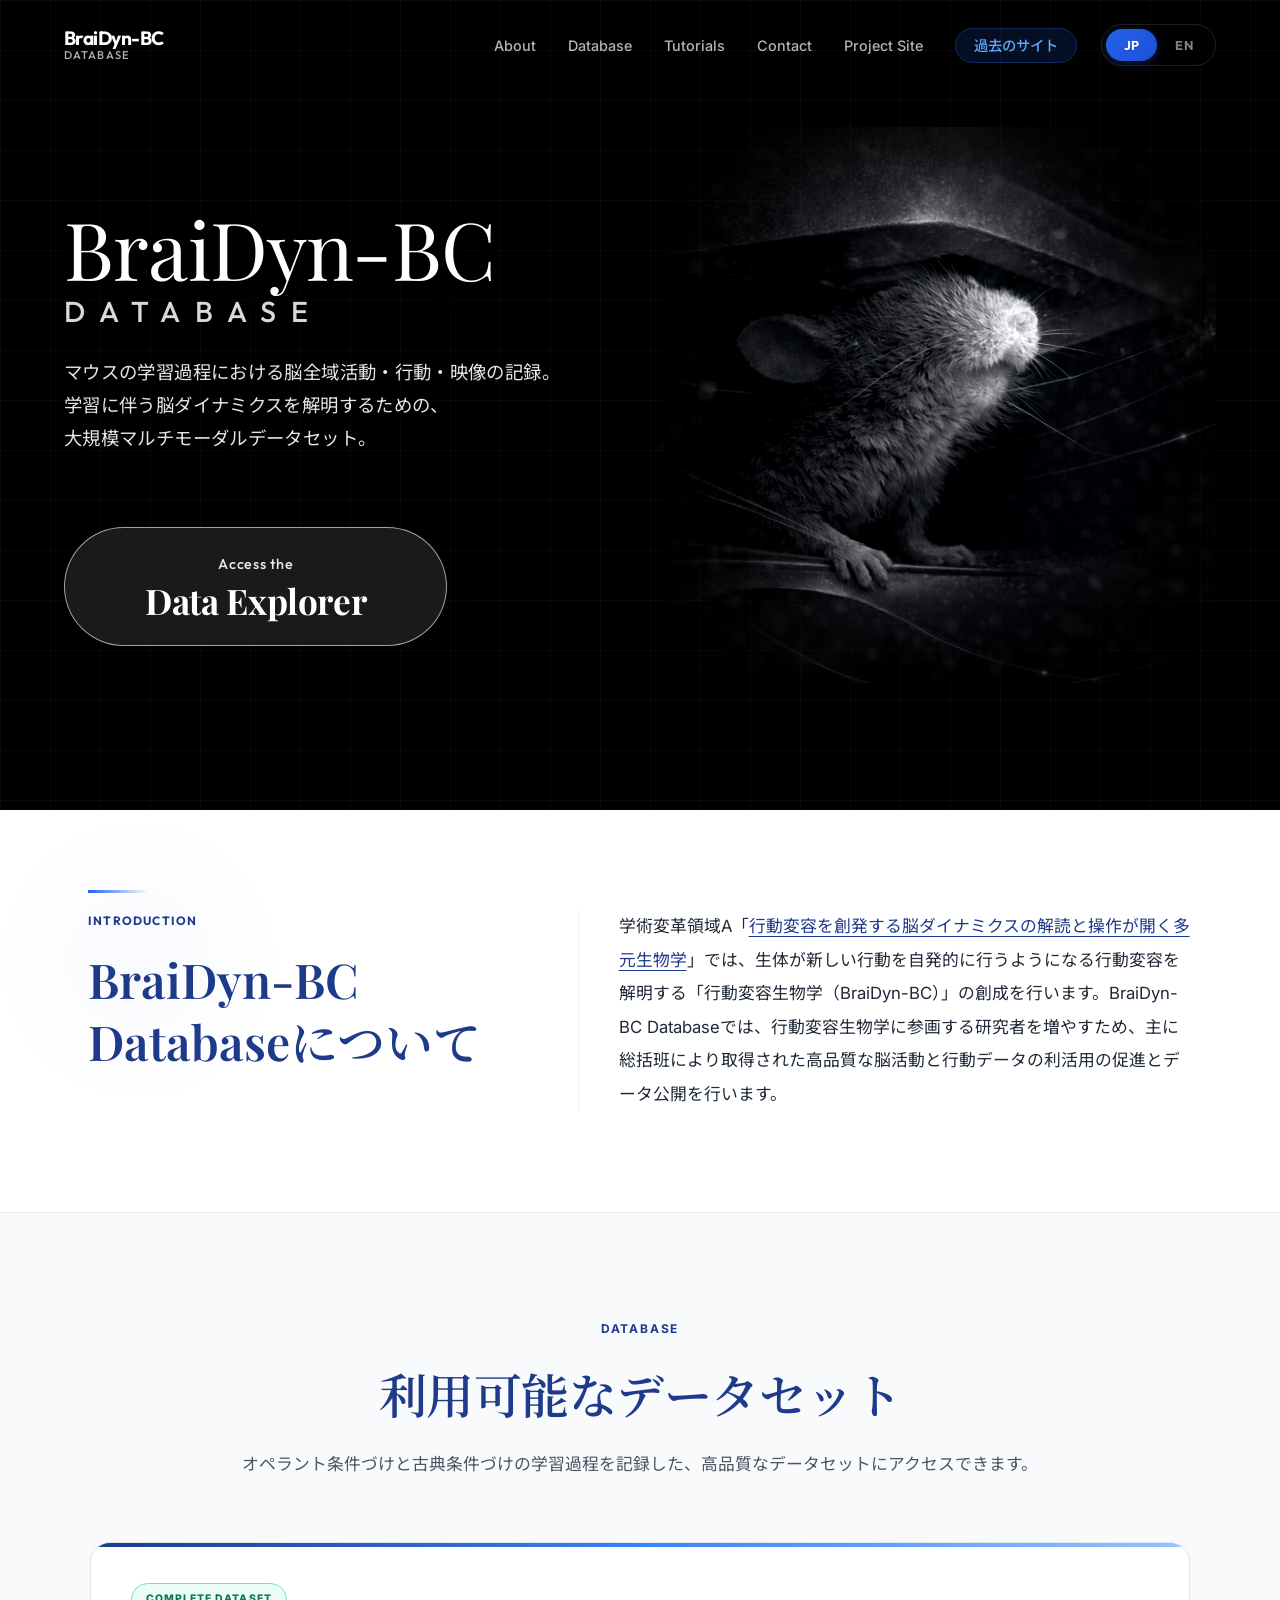
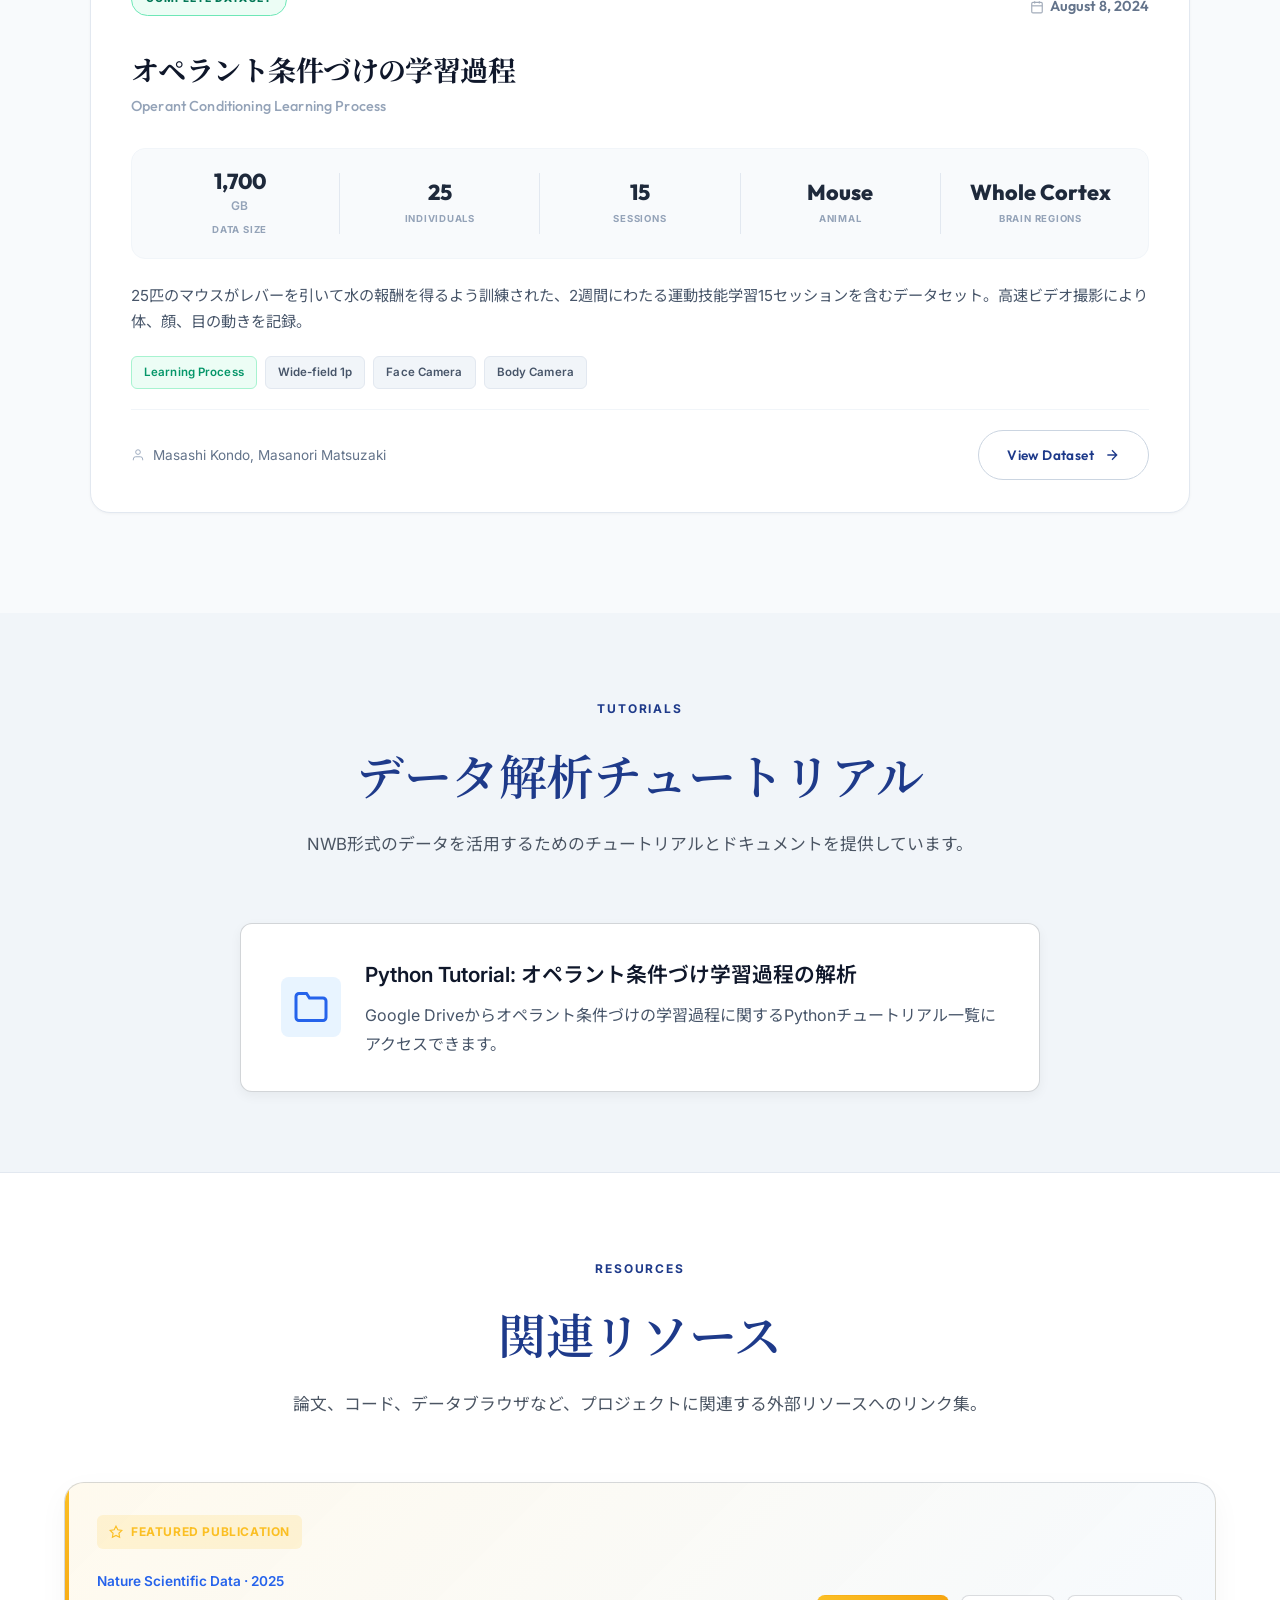
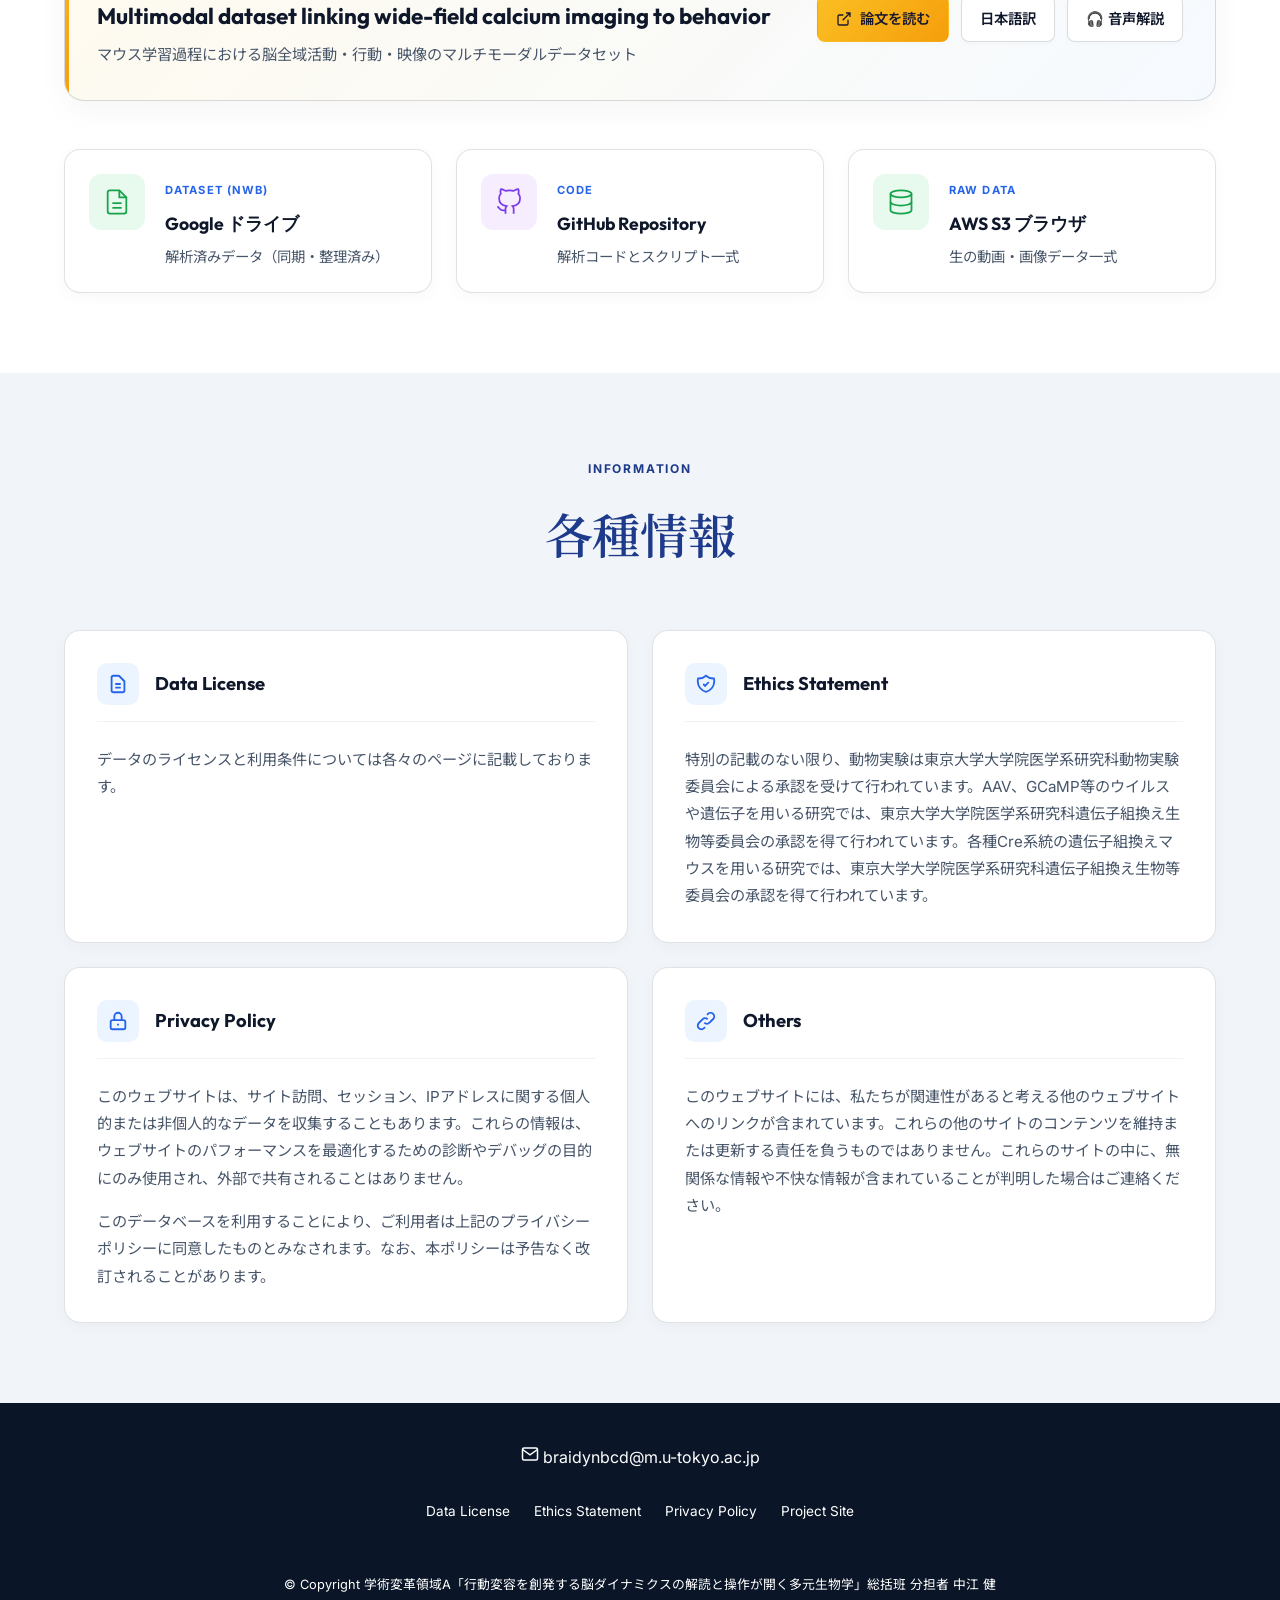
==== index.html @ 19376bc6 "変更" ====
<!DOCTYPE html>
<html lang="ja">

<head>
    <meta charset="UTF-8">
    <meta name="viewport" content="width=device-width, initial-scale=1.0">
    <title>BraiDyn-BC Database</title>
    <meta name="description"
        content="Brain-wide neural activity, behavior, and video recorded during learning in mice. A large-scale multimodal dataset for studying learning-related brain dynamics.">

    <!-- Fonts -->
    <link rel="preconnect" href="https://fonts.googleapis.com">
    <link rel="preconnect" href="https://fonts.gstatic.com" crossorigin>
    <link
        href="https://fonts.googleapis.com/css2?family=Inter:wght@400;500;600;700&family=Noto+Sans+JP:wght@400;500;600;700&family=Noto+Serif+JP:wght@300;400;500;600;700&family=Outfit:wght@400;500;600;700&family=Playfair+Display:ital,wght@0,400;0,600;0,700;1,400&display=swap"
        rel="stylesheet">

    <!-- Styles -->
    <link rel="stylesheet" href="styles.css">

</head>

<body>
    <!-- Navigation -->
    <nav class="navbar" id="navbar">
        <div class="container">
            <a href="index.html" class="logo">

                <div class="logo-text">
                    <span class="logo-main">BraiDyn-BC</span>
                    <span class="logo-sub">Database</span>
                </div>
            </a>

            <ul class="nav-links">
                <li><a href="#about">About</a></li>
                <li><a href="#database">Database</a></li>
                <li><a href="#tutorials">Tutorials</a></li>
                <li><a href="#contact">Contact</a></li>
                <li><a href="https://braidyn-bc.jp/" target="_blank">Project Site</a></li>
                <li><a href="https://boatneck-weeder-7b7.notion.site/BraiDyn-BC-Database-1e972fb17ad1470b911aa108fb8c0713"
                        class="nav-cta" target="_blank" data-i18n="nav.archive">過去のサイト</a></li>
            </ul>

            <!-- Language Toggle -->
            <div class="lang-toggle" id="lang-toggle">
                <button class="lang-btn active" data-lang="ja">JP</button>
                <button class="lang-btn" data-lang="en">EN</button>
            </div>

            <div class="nav-toggle" id="nav-toggle">
                <span></span>
                <span></span>
                <span></span>
            </div>
        </div>
    </nav>

    <!-- Hero Section -->
    <section class="hero">
        <div class="hero-bg-visual"></div>
        <div class="hero-bg-overlay"></div>
        <div class="hero-mesh"></div>
        <div class="container hero-container">
            <div class="hero-split">
                <div class="hero-content">
                    <h1>
                        <span class="title-main">BraiDyn-BC</span>
                        <span class="title-sub">Database</span>
                    </h1>

                    <p class="hero-subtitle" data-i18n="hero.subtitle">
                        マウスの学習過程における脳全域活動・行動・映像の<span style="display: inline-block;">記録。</span><br>
                        学習に伴う脳ダイナミクスを解明するための、<br>大規模マルチモーダルデータセット。
                    </p>

                    <div class="hero-actions">
                        <a href="#database" class="btn btn-pill-premium">
                            <span class="btn-top-label" data-i18n="hero.btn_top">Access the</span>
                            <span class="btn-main-label">Data Explorer</span>
                        </a>
                    </div>
                </div>

                <div class="hero-image-v2">
                    <img src="images/hero_mouse_neural_v2-2.png" alt="Premium Mouse Visualization">
                </div>
            </div>
        </div>
    </section>


    <!-- About Section -->
    <section class="section about" id="about">
        <div class="container">
            <div class="about-simple-wrapper">
                <div class="about-simple-header">
                    <span class="section-label-simple">Introduction</span>
                    <h2 data-i18n="about.title">BraiDyn-BC Databaseについて</h2>
                </div>
                <div class="about-simple-text">
                    <p data-i18n="about.text1">
                        学術変革領域A「<a href="https://braidyn-bc.jp/"
                            target="_blank">行動変容を創発する脳ダイナミクスの解読と操作が開く多元生物学</a>」では、生体が新しい行動を自発的に行うようになる行動変容を解明する「行動変容生物学（BraiDyn-BC）」の創成を行います。BraiDyn-BC
                        Databaseでは、行動変容生物学に参画する研究者を増やすため、主に総括班により取得された高品質な脳活動と行動データの利活用の促進とデータ公開を行います。
                    </p>

                </div>
            </div>
        </div>
    </section>

    <!-- Database Section -->
    <section class="section database" id="database">
        <div class="container">
            <div class="section-header center">
                <div class="section-label">
                    <span>Database</span>
                </div>
                <h2 data-i18n="database.title">利用可能なデータセット</h2>
                <p data-i18n="database.desc">
                    オペラント条件づけと古典条件づけの学習過程を記録した、高品質なデータセットにアクセスできます。
                </p>

            </div>

            <div class="database-grid">
                <!-- Featured Dataset Card -->
                <a href="pages/operant-conditioning-process.html" class="featured-dataset-card">
                    <div class="featured-accent-bar"></div>
                    <div class="featured-content">
                        <div class="featured-top">
                            <div class="featured-badge-row">
                                <span class="complete-badge">Complete Dataset</span>
                                <span class="featured-date">
                                    <svg width="14" height="14" viewBox="0 0 24 24" fill="none" stroke="currentColor"
                                        stroke-width="2">
                                        <rect x="3" y="4" width="18" height="18" rx="2" ry="2" />
                                        <line x1="16" y1="2" x2="16" y2="6" />
                                        <line x1="8" y1="2" x2="8" y2="6" />
                                        <line x1="3" y1="10" x2="21" y2="10" />
                                    </svg>
                                    August 8, 2024
                                </span>
                            </div>
                            <h3 class="featured-title" data-i18n="card1.title">オペラント条件づけの学習過程</h3>
                            <p class="featured-subtitle">Operant Conditioning Learning Process</p>
                        </div>

                        <!-- Stats Row -->
                        <div class="featured-stats-row">
                            <div class="fstat-item">
                                <span class="fstat-number">1,700</span>
                                <span class="fstat-unit">GB</span>
                                <span class="fstat-name">Data Size</span>
                            </div>
                            <div class="fstat-divider"></div>
                            <div class="fstat-item">
                                <span class="fstat-number">25</span>
                                <span class="fstat-unit"></span>
                                <span class="fstat-name">Individuals</span>
                            </div>
                            <div class="fstat-divider"></div>
                            <div class="fstat-item">
                                <span class="fstat-number">15</span>
                                <span class="fstat-unit"></span>
                                <span class="fstat-name">Sessions</span>
                            </div>
                            <div class="fstat-divider"></div>
                            <div class="fstat-item">
                                <span class="fstat-number">Mouse</span>
                                <span class="fstat-unit"></span>
                                <span class="fstat-name">Animal</span>
                            </div>
                            <div class="fstat-divider"></div>
                            <div class="fstat-item">
                                <span class="fstat-number">Whole Cortex</span>
                                <span class="fstat-unit"></span>
                                <span class="fstat-name">Brain Regions</span>
                            </div>
                        </div>

                        <p class="featured-desc" data-i18n="card1.desc">
                            25匹のマウスがレバーを引いて水の報酬を得るよう訓練された、2週間にわたる運動技能学習15セッションを含むデータセット。高速ビデオ撮影により体、顔、目の動きを記録。
                        </p>

                        <div class="featured-bottom">
                            <div class="featured-tags">
                                <span class="ftag ftag-green">Learning Process</span>
                                <span class="ftag">Wide-field 1p</span>
                                <span class="ftag">Face Camera</span>
                                <span class="ftag">Body Camera</span>
                            </div>
                            <div class="featured-footer">
                                <div class="featured-authors">
                                    <svg width="14" height="14" viewBox="0 0 24 24" fill="none" stroke="currentColor"
                                        stroke-width="1.5">
                                        <path d="M20 21v-2a4 4 0 0 0-4-4H8a4 4 0 0 0-4 4v2" />
                                        <circle cx="12" cy="7" r="4" />
                                    </svg>
                                    <span>Masashi Kondo, Masanori Matsuzaki</span>
                                </div>
                                <div class="featured-cta">
                                    <span>View Dataset</span>
                                    <svg width="16" height="16" viewBox="0 0 24 24" fill="none" stroke="currentColor"
                                        stroke-width="2">
                                        <path d="M5 12h14M12 5l7 7-7 7" />
                                    </svg>
                                </div>
                            </div>
                        </div>
                    </div>
                </a>

                <!-- Data Card 2 -->
                <a href="pages/classical-conditioning-complete.html" class="data-card"
                    style="display: none !important;">
                    <div class="data-card-header">
                        <span class="complete-badge">Complete</span>
                        <h3 data-i18n="card2.title">古典条件づけの学習過程</h3>
                        <p>Classical Conditioning Learning Process</p>
                    </div>
                    <div class="data-card-body">
                        <p style="margin-bottom: var(--space-md); font-size: 0.9rem;" data-i18n="card2.desc">
                            音弁別（6kHz vs 10kHz）と水報酬を用いた古典条件づけの完全な縦断的データセット。
                        </p>
                        <div class="data-meta">
                            <div class="meta-item">
                                <span class="meta-label">Data Size</span>
                                <span class="meta-value">612 GB</span>
                            </div>
                            <div class="meta-item">
                                <span class="meta-label">Individuals</span>
                                <span class="meta-value">2</span>
                            </div>
                            <div class="meta-item">
                                <span class="meta-label">Sessions</span>
                                <span class="meta-value">34</span>
                            </div>
                            <div class="meta-item">
                                <span class="meta-label">Animal</span>
                                <span class="meta-value">Mouse</span>
                            </div>
                        </div>
                    </div>
                    <div class="data-card-footer">
                        <div class="data-tags">
                            <span class="tag">Wide-field 1p</span>
                            <span class="tag">Face Camera</span>
                        </div>
                        <div class="data-card-action" aria-label="View details">
                            <svg width="16" height="16" viewBox="0 0 24 24" fill="none" stroke="currentColor"
                                stroke-width="2">
                                <path d="M5 12h14M12 5l7 7-7 7" />
                            </svg>
                        </div>
                    </div>
                </a>

                <!-- Data Card 3 -->
                <a href="pages/classical-conditioning-sample.html" class="data-card" style="display: none !important;">
                    <div class="data-card-header">
                        <span class="sample-badge">Sample</span>
                        <h3 data-i18n="card3.title">古典条件づけの学習過程</h3>
                        <p>Classical Conditioning Sample</p>
                    </div>
                    <div class="data-card-body">
                        <p style="margin-bottom: var(--space-md); font-size: 0.9rem;" data-i18n="card3.desc">
                            古典条件づけ実験のサンプルデータセット。データ構造の確認やパイプライン開発に最適です。
                        </p>
                        <div class="data-meta">
                            <div class="meta-item">
                                <span class="meta-label">Data Size</span>
                                <span class="meta-value">18 GB</span>
                            </div>
                            <div class="meta-item">
                                <span class="meta-label">Individuals</span>
                                <span class="meta-value">1</span>
                            </div>
                            <div class="meta-item">
                                <span class="meta-label">Sessions</span>
                                <span class="meta-value">1</span>
                            </div>
                            <div class="meta-item">
                                <span class="meta-label">Animal</span>
                                <span class="meta-value">Mouse</span>
                            </div>
                        </div>
                    </div>
                    <div class="data-card-footer">
                        <div class="data-tags">
                            <span class="tag">Wide-field 1p</span>
                            <span class="tag">Body Camera</span>
                        </div>
                        <div class="data-card-action" aria-label="View details">
                            <svg width="16" height="16" viewBox="0 0 24 24" fill="none" stroke="currentColor"
                                stroke-width="2">
                                <path d="M5 12h14M12 5l7 7-7 7" />
                            </svg>
                        </div>
                    </div>
                </a>

                <!-- Data Card 4 -->
                <a href="pages/motor-learning-sample.html" class="data-card" style="display: none !important;">
                    <div class="data-card-header">
                        <span class="sample-badge">Sample</span>
                        <h3 data-i18n="card4.title">レバー引き運動の学習</h3>
                        <p>Motor Learning Sample</p>
                    </div>
                    <div class="data-card-body">
                        <p style="margin-bottom: var(--space-md); font-size: 0.9rem;" data-i18n="card4.desc">
                            運動課題（レバー引き）における広域1光子およびM1の2光子イメージングのサンプルデータ。
                        </p>
                        <div class="data-meta">
                            <div class="meta-item">
                                <span class="meta-label">Data Size</span>
                                <span class="meta-value">Sample</span>
                            </div>
                            <div class="meta-item">
                                <span class="meta-label">Individuals</span>
                                <span class="meta-value">1</span>
                            </div>
                            <div class="meta-item">
                                <span class="meta-label">Sessions</span>
                                <span class="meta-value">1 (1p/2p)</span>
                            </div>
                            <div class="meta-item">
                                <span class="meta-label">Animal</span>
                                <span class="meta-value">Mouse</span>
                            </div>
                        </div>
                    </div>
                    <div class="data-card-footer">
                        <div class="data-tags">
                            <span class="tag">Wide-field 1p</span>
                            <span class="tag">2-Photon</span>
                        </div>
                        <div class="data-card-action" aria-label="View details">
                            <svg width="16" height="16" viewBox="0 0 24 24" fill="none" stroke="currentColor"
                                stroke-width="2">
                                <path d="M5 12h14M12 5l7 7-7 7" />
                            </svg>
                        </div>
                    </div>
                </a>
            </div>
        </div>
    </section>

    <!-- Tutorials Section -->
    <section class="section tutorials" id="tutorials">
        <div class="container">
            <div class="section-header center">
                <div class="section-label">
                    <span>Tutorials</span>
                </div>
                <h2 data-i18n="tutorials.title">データ解析チュートリアル</h2>
                <p data-i18n="tutorials.desc">
                    NWB形式のデータを活用するためのチュートリアルとドキュメントを提供しています。
                </p>
            </div>

            <div class="tutorial-content" style="display: flex; justify-content: center; align-items: center;">
                <div class="tutorial-list" style="max-width: 800px; width: 100%;">
                    <a href="https://drive.google.com/drive/folders/1nf2_1snzNbYD71VT1sMRoWhpkwzBbI7z"
                        class="tutorial-item" target="_blank"
                        style="padding: 2rem 2.5rem; display: flex; align-items: center; gap: 1.5rem;">
                        <div class="tutorial-icon"
                            style="width: 60px; height: 60px; min-width: 60px; display: flex; align-items: center; justify-content: center;">
                            <svg viewBox="0 0 24 24" fill="none" stroke="currentColor" stroke-width="2"
                                style="width: 36px; height: 36px;">
                                <path d="M22 19a2 2 0 0 1-2 2H4a2 2 0 0 1-2-2V5a2 2 0 0 1 2-2h5l2 3h9a2 2 0 0 1 2 2z" />
                            </svg>
                        </div>
                        <div class="tutorial-info">
                            <h4 data-i18n="tutorial2.title" style="font-size: 1.3rem; margin-bottom: 0.5rem;">Python
                                Tutorial: オペラント条件づけ学習過程の解析</h4>
                            <p data-i18n="tutorial2.desc" style="font-size: 1rem;">Google
                                Driveからオペラント条件づけの学習過程に関するPythonチュートリアル一覧にアクセスできます。</p>
                        </div>
                    </a>
                </div>
            </div>
        </div>
    </section>

    <!-- Resources Section -->
    <section class="section resources" id="resources">
        <div class="container">
            <div class="section-header center">
                <div class="section-label">
                    <span>Resources</span>
                </div>
                <h2 data-i18n="resources.title">関連リソース</h2>
                <p data-i18n="resources.desc">
                    論文、コード、データブラウザなど、プロジェクトに関連する外部リソースへのリンク集。
                </p>
            </div>

            <!-- Featured Publication -->
            <div class="featured-publication">
                <div class="featured-pub-badge">
                    <svg width="16" height="16" viewBox="0 0 24 24" fill="none" stroke="currentColor" stroke-width="2">
                        <path
                            d="M12 2l3.09 6.26L22 9.27l-5 4.87 1.18 6.88L12 17.77l-6.18 3.25L7 14.14 2 9.27l6.91-1.01L12 2z" />
                    </svg>
                    Featured Publication
                </div>
                <div class="featured-pub-content">
                    <div class="featured-pub-info">
                        <span class="featured-pub-journal">Nature Scientific Data · 2025</span>
                        <h3>Multimodal dataset linking wide-field calcium imaging to behavior</h3>
                        <p data-i18n="resource.paper_desc">マウス学習過程における脳全域活動・行動・映像のマルチモーダルデータセット</p>
                    </div>
                    <div class="featured-pub-actions">
                        <a href="https://www.nature.com/articles/s41597-025-05482-y" target="_blank"
                            class="featured-pub-btn primary">
                            <svg viewBox="0 0 24 24" fill="none" stroke="currentColor" stroke-width="2">
                                <path d="M18 13v6a2 2 0 01-2 2H5a2 2 0 01-2-2V8a2 2 0 012-2h6M15 3h6v6M10 14L21 3" />
                            </svg>
                            <span data-i18n="resource.paper_btn">論文を読む</span>
                        </a>
                        <a href="https://www.dropbox.com/scl/fi/pupnq61g16bq5wdza3cwp/s41597-025-05482-y-1-ja.pdf?rlkey=hv69auydi9mu0ig1dhd3ionia&dl=0"
                            target="_blank" class="featured-pub-btn" data-i18n="resource.paper_ja">
                            日本語訳
                        </a>
                        <a href="https://notebooklm.google.com/notebook/2edaf703-dc92-4f2b-a945-4e3a115719f8?pli=1"
                            target="_blank" class="featured-pub-btn" data-i18n="resource.paper_audio">
                            🎧 音声解説
                        </a>
                    </div>
                </div>
            </div>

            <div class="resources-grid">
                <!-- Google Drive (NWB) -->
                <a href="https://drive.google.com/drive/folders/1yiu-4C3_54SENCy-OLp-E9VgGUgeh8Hd" target="_blank"
                    class="resource-item">
                    <div class="resource-icon data">
                        <svg viewBox="0 0 24 24" fill="none" stroke="currentColor" stroke-width="1.5">
                            <path d="M14 2H6a2 2 0 0 0-2 2v16a2 2 0 0 0 2 2h12a2 2 0 0 0 2-2V8z" />
                            <polyline points="14 2 14 8 20 8" />
                            <line x1="16" y1="13" x2="8" y2="13" />
                            <line x1="16" y1="17" x2="8" y2="17" />
                        </svg>
                    </div>
                    <div class="resource-details">
                        <span class="resource-category">Dataset (NWB)</span>
                        <h4 data-i18n="resource.gdrive">Google ドライブ</h4>
                        <p data-i18n="resource.gdrive_desc">解析済みデータ（同期・整理済み）</p>
                    </div>
                </a>

                <!-- GitHub -->
                <a href="https://github.com/BraiDyn-BC" target="_blank" class="resource-item">
                    <div class="resource-icon code">
                        <svg viewBox="0 0 24 24" fill="none" stroke="currentColor" stroke-width="1.5">
                            <path
                                d="M9 19c-5 1.5-5-2.5-7-3m14 6v-3.87a3.37 3.37 0 0 0-.94-2.61c3.14-.35 6.44-1.54 6.44-7A5.44 5.44 0 0 0 20 4.77 5.07 5.07 0 0 0 19.91 1S18.73.65 16 2.48a13.38 13.38 0 0 0-7 0C6.27.65 5.09 1 5.09 1A5.07 5.07 0 0 0 5 4.77a5.44 5.44 0 0 0-1.5 3.78c0 5.42 3.3 6.61 6.44 7A3.37 3.37 0 0 0 9 18.13V22" />
                        </svg>
                    </div>
                    <div class="resource-details">
                        <span class="resource-category">Code</span>
                        <h4>GitHub Repository</h4>
                        <p data-i18n="resource.github_desc">解析コードとスクリプト一式</p>
                    </div>
                </a>

                <!-- AWS Browser (Raw) -->
                <a href="https://braidyn-bc-buckets.s3.amazonaws.com/index.html" target="_blank" class="resource-item">
                    <div class="resource-icon data">
                        <svg viewBox="0 0 24 24" fill="none" stroke="currentColor" stroke-width="1.5">
                            <ellipse cx="12" cy="5" rx="9" ry="3" />
                            <path d="M21 12c0 1.66-4 3-9 3s-9-1.34-9-3" />
                            <path d="M3 5v14c0 1.66 4 3 9 3s9-1.34 9-3V5" />
                        </svg>
                    </div>
                    <div class="resource-details">
                        <span class="resource-category">Raw Data</span>
                        <h4 data-i18n="resource.aws">AWS S3 ブラウザ</h4>
                        <p data-i18n="resource.aws_desc">生の動画・画像データ一式</p>
                    </div>
                </a>


            </div>
        </div>
    </section>

    <!-- Information Section -->
    <section class="section info" id="info">
        <div class="container">
            <div class="section-header center">
                <div class="section-label">
                    <span>Information</span>
                </div>
                <h2 data-i18n="info.title">各種情報</h2>
            </div>

            <div class="info-grid">


                <!-- Data License -->
                <div class="info-card" id="license">
                    <div class="info-card-header">
                        <div class="info-icon">
                            <svg viewBox="0 0 24 24" fill="none" stroke="currentColor" stroke-width="2">
                                <path
                                    d="M9 12h6m-6 4h6m2 5H7a2 2 0 01-2-2V5a2 2 0 012-2h5.586a1 1 0 01.707.293l5.414 5.414a1 1 0 01.293.707V19a2 2 0 01-2 2z" />
                            </svg>
                        </div>
                        <h3>Data License</h3>
                    </div>
                    <p data-i18n="license.desc">データのライセンスと利用条件については各々のページに記載しております。</p>
                </div>

                <!-- Ethics Statement -->
                <div class="info-card" id="ethics">
                    <div class="info-card-header">
                        <div class="info-icon">
                            <svg viewBox="0 0 24 24" fill="none" stroke="currentColor" stroke-width="2">
                                <path
                                    d="M9 12l2 2 4-4m5.618-4.016A11.955 11.955 0 0112 2.944a11.955 11.955 0 01-8.618 3.04A12.02 12.02 0 003 9c0 5.591 3.824 10.29 9 11.622 5.176-1.332 9-6.03 9-11.622 0-1.042-.133-2.052-.382-3.016z" />
                            </svg>
                        </div>
                        <h3>Ethics Statement</h3>
                    </div>
                    <p data-i18n="ethics.desc">
                        特別の記載のない限り、動物実験は東京大学大学院医学系研究科動物実験委員会による承認を受けて行われています。AAV、GCaMP等のウイルスや遺伝子を用いる研究では、東京大学大学院医学系研究科遺伝子組換え生物等委員会の承認を得て行われています。各種Cre系統の遺伝子組換えマウスを用いる研究では、東京大学大学院医学系研究科遺伝子組換え生物等委員会の承認を得て行われています。
                    </p>
                </div>

                <!-- Privacy Policy -->
                <div class="info-card" id="privacy">
                    <div class="info-card-header">
                        <div class="info-icon">
                            <svg viewBox="0 0 24 24" fill="none" stroke="currentColor" stroke-width="2">
                                <path
                                    d="M12 15v2m-6 4h12a2 2 0 002-2v-6a2 2 0 00-2-2H6a2 2 0 00-2 2v6a2 2 0 002 2zm10-10V7a4 4 0 00-8 0v4h8z" />
                            </svg>
                        </div>
                        <h3>Privacy Policy</h3>
                    </div>
                    <p data-i18n="privacy.desc1">
                        このウェブサイトは、サイト訪問、セッション、IPアドレスに関する個人的または非個人的なデータを収集することもあります。これらの情報は、ウェブサイトのパフォーマンスを最適化するための診断やデバッグの目的にのみ使用され、外部で共有されることはありません。
                    </p>
                    <p data-i18n="privacy.desc2">
                        このデータベースを利用することにより、ご利用者は上記のプライバシーポリシーに同意したものとみなされます。なお、本ポリシーは予告なく改訂されることがあります。</p>
                </div>

                <!-- Others -->
                <div class="info-card" id="others">
                    <div class="info-card-header">
                        <div class="info-icon">
                            <svg viewBox="0 0 24 24" fill="none" stroke="currentColor" stroke-width="2">
                                <path
                                    d="M13.828 10.172a4 4 0 00-5.656 0l-4 4a4 4 0 105.656 5.656l1.102-1.101m-.758-4.899a4 4 0 005.656 0l4-4a4 4 0 00-5.656-5.656l-1.1 1.1" />
                            </svg>
                        </div>
                        <h3>Others</h3>
                    </div>
                    <p data-i18n="others.desc">
                        このウェブサイトには、私たちが関連性があると考える他のウェブサイトへのリンクが含まれています。これらの他のサイトのコンテンツを維持または更新する責任を負うものではありません。これらのサイトの中に、無関係な情報や不快な情報が含まれていることが判明した場合はご連絡ください。
                    </p>
                </div>
            </div>
        </div>
    </section>

    <!-- Footer -->
    <footer class="footer" id="contact">
        <div class="container">
            <div class="footer-content">
                <div class="footer-contact">
                    <a href="mailto:braidynbcd@m.u-tokyo.ac.jp" class="footer-email">
                        <svg width="18" height="18" viewBox="0 0 24 24" fill="none" stroke="currentColor"
                            stroke-width="2">
                            <path d="M4 4h16c1.1 0 2 .9 2 2v12c0 1.1-.9 2-2 2H4c-1.1 0-2-.9-2-2V6c0-1.1.9-2 2-2z" />
                            <polyline points="22,6 12,13 2,6" />
                        </svg>
                        braidynbcd@m.u-tokyo.ac.jp
                    </a>
                </div>
                <ul class="footer-links">
                    <li><a href="#license">Data License</a></li>
                    <li><a href="#ethics">Ethics Statement</a></li>
                    <li><a href="#privacy">Privacy Policy</a></li>
                    <li><a href="https://braidyn-bc.jp/" target="_blank">Project Site</a></li>
                </ul>
                <p class="copyright" data-i18n="footer.copyright">
                    © Copyright 学術変革領域A「行動変容を創発する脳ダイナミクスの解読と操作が開く多元生物学」総括班 分担者 中江 健
                </p>
            </div>
        </div>
    </footer>

    <!-- JavaScript -->
    <script src="i18n.js"></script>
    <script>
        // Navbar scroll effect
        const navbar = document.getElementById('navbar');
        window.addEventListener('scroll', () => {
            if (window.scrollY > 50) {
                navbar.classList.add('scrolled');
            } else {
                navbar.classList.remove('scrolled');
            }
        });

        // Smooth scroll for anchor links
        document.querySelectorAll('a[href^="#"]').forEach(anchor => {
            anchor.addEventListener('click', function (e) {
                e.preventDefault();
                const target = document.querySelector(this.getAttribute('href'));
                if (target) {
                    target.scrollIntoView({
                        behavior: 'smooth',
                        block: 'start'
                    });
                }
            });
        });

        // Mobile menu toggle
        const navToggle = document.getElementById('nav-toggle');
        const navLinks = document.querySelector('.nav-links');
        if (navToggle && navLinks) {
            navToggle.addEventListener('click', () => {
                navLinks.classList.toggle('active');
                navToggle.classList.toggle('active');
            });

            // Close menu when clicking a link
            navLinks.querySelectorAll('a').forEach(link => {
                link.addEventListener('click', () => {
                    navLinks.classList.remove('active');
                    navToggle.classList.remove('active');
                });
            });
        }

        // Scroll Reveal Animation Observer
        const revealCallback = (entries, observer) => {
            entries.forEach(entry => {
                if (entry.isIntersecting) {
                    entry.target.classList.add('reveal');
                }
            });
        };

        const revealObserver = new IntersectionObserver(revealCallback, {
            threshold: 0.1
        });

        document.querySelectorAll('.section, .updates').forEach(section => {
            revealObserver.observe(section);
        });
    </script>
    <script src="i18n.js"></script>
</body>

</html>
---- styles.css ----
:root {
  --color-bg: #0a1628;
  --color-bg-light: #0f1f35;
  --color-card: #ffffff;
  --color-text: #ffffff;
  --color-text-dark: #0f172a;
  --color-text-muted-dark: #475569;
  --color-border-dark: rgba(15, 23, 42, 0.15);
  --color-accent: #2563eb;
  --color-accent-glow: rgba(37, 99, 235, 0.1);
  --color-secondary: #00d2ff;
  --font-main: 'Inter', 'Noto Sans Jp', sans-serif;
  --font-display: 'Outfit', sans-serif;
  --font-serif: 'Playfair Display', 'Noto Serif JP', serif;
  --space-sm: 0.5rem;
  --space-md: 1.5rem;
  --space-lg: 2.5rem;
  --space-xl: 4rem;
  /* New Animation Variables */
  --anim-reveal: revealUp 0.8s cubic-bezier(0.16, 1, 0.3, 1) forwards;
}

@keyframes revealUp {
  from {
    opacity: 0;
    transform: translateY(30px);
  }

  to {
    opacity: 1;
    transform: translateY(0);
  }
}

@keyframes float {

  0%,
  100% {
    transform: translateY(0);
  }

  50% {
    transform: translateY(-10px);
  }
}

/* ---------- Reset ---------- */
* {
  margin: 0;
  padding: 0;
  box-sizing: border-box;
}

html {
  scroll-behavior: smooth;
  overflow-x: hidden;
}

body {
  font-family: var(--font-main);
  background: var(--color-bg);
  color: var(--color-text);
  line-height: 1.8;
  -webkit-font-smoothing: antialiased;
  -moz-osx-font-smoothing: grayscale;
  overflow-x: hidden;
}

a {
  color: inherit;
  text-decoration: none;
}

/* ---------- Layout ---------- */
.container {
  max-width: 1200px;
  margin: 0 auto;
  padding: 0 24px;
}

.section,
.updates {
  padding: 80px 0;
  opacity: 0;
  transform: translateY(30px);
  transition: all 0.8s cubic-bezier(0.16, 1, 0.3, 1);
}

.section.reveal,
.updates.reveal {
  opacity: 1;
  transform: translateY(0);
}

/* ---------- Navigation ---------- */
.navbar {
  position: fixed;
  top: 0;
  left: 0;
  right: 0;
  z-index: 1000;
  padding: 24px 0;
  background: transparent;
  transition: all 0.4s cubic-bezier(0.16, 1, 0.3, 1);
  border-bottom: 1px solid transparent;
}

.navbar.scrolled {
  padding: 12px 0;
  background: rgba(10, 22, 40, 0.85);
  backdrop-filter: blur(20px);
  border-bottom: 1px solid var(--color-border);
}

.navbar .container {
  display: flex;
  align-items: center;
  gap: 24px;
  /* Reduced gap to bring menu closer to logo */
}

.logo {
  display: flex;
  align-items: center;
  font-family: var(--font-display);
  font-weight: 800;
  font-size: 1.6rem;
  letter-spacing: -0.02em;
  color: #ffffff;
  transition: opacity 0.3s ease;
  margin-right: 8px;
}

.logo:hover {
  opacity: 0.8;
}

.logo-text {
  display: flex;
  flex-direction: column;
  line-height: 1;
}

.logo-main {
  font-size: 1.2rem;
  font-weight: 700;
}

.logo-sub {
  font-family: var(--font-display);
  font-size: 0.7rem;
  font-weight: 500;
  text-transform: uppercase;
  letter-spacing: 0.1em;
  opacity: 0.7;
  margin-top: 2px;
}



.nav-links {
  display: flex;
  align-items: center;
  gap: 32px;
  list-style: none;
  margin-left: auto;
  /* Push nav links to the right */
}

.nav-links a {
  font-size: 0.9rem;
  font-weight: 500;
  color: rgba(255, 255, 255, 0.7);
  transition: all 0.2s ease;
  position: relative;
}

.nav-links a:not(.nav-cta):hover {
  color: #ffffff;
}

/* Hover underline effect */
.nav-links a:not(.nav-cta)::after {
  content: '';
  position: absolute;
  bottom: -4px;
  left: 0;
  width: 0;
  height: 2px;
  background: var(--color-accent);
  transition: width 0.3s ease;
  border-radius: 2px;
}

.nav-links a:not(.nav-cta):hover::after {
  width: 100%;
}

.nav-cta {
  background: rgba(37, 99, 235, 0.15);
  border: 1px solid rgba(37, 99, 235, 0.3);
  color: #60a5fa !important;
  padding: 8px 18px;
  border-radius: 20px;
  font-weight: 600;
  transition: all 0.3s ease;
}

.nav-cta:hover {
  background: var(--color-accent);
  color: white !important;
  border-color: var(--color-accent);
  box-shadow: 0 4px 14px rgba(37, 99, 235, 0.4);
  transform: translateY(-1px);
}

/* Language Toggle */
.lang-toggle {
  /* margin-left removed to keep it next to nav-links */
  display: flex;
  align-items: center;
  background: rgba(0, 0, 0, 0.4);
  border: 1px solid rgba(255, 255, 255, 0.12);
  border-radius: 30px;
  padding: 4px;
  gap: 0;
  backdrop-filter: blur(12px);
  -webkit-backdrop-filter: blur(12px);
  box-shadow: 0 4px 12px rgba(0, 0, 0, 0.1);
}

.lang-btn {
  padding: 8px 18px;
  font-size: 0.8rem;
  font-weight: 700;
  font-family: var(--font-display);
  letter-spacing: 0.02em;
  color: rgba(255, 255, 255, 0.5);
  background: transparent;
  border: none;
  border-radius: 24px;
  cursor: pointer;
  transition: all 0.3s cubic-bezier(0.16, 1, 0.3, 1);
}

.lang-btn:hover {
  color: rgba(255, 255, 255, 0.9);
}

.lang-btn.active {
  background: linear-gradient(135deg, var(--color-accent) 0%, #1d4ed8 100%);
  color: #ffffff;
  box-shadow: 0 2px 10px rgba(37, 99, 235, 0.3);
  text-shadow: 0 1px 2px rgba(0, 0, 0, 0.2);
}

.nav-toggle {
  display: none;
  flex-direction: column;
  gap: 5px;
  cursor: pointer;
  padding: 8px;
  z-index: 1001;
}

.nav-toggle span {
  width: 24px;
  height: 2px;
  background: white;
  transition: all 0.3s ease;
  transform-origin: center;
}

/* Hamburger to X animation */
.nav-toggle.active span:nth-child(1) {
  transform: rotate(45deg) translate(5px, 5px);
}

.nav-toggle.active span:nth-child(2) {
  opacity: 0;
}

.nav-toggle.active span:nth-child(3) {
  transform: rotate(-45deg) translate(5px, -5px);
}

/* Mobile Navigation */
@media (max-width: 768px) {
  .container {
    padding: 0 16px;
  }

  .nav-toggle {
    display: flex;
  }

  .nav-links {
    display: none;
    position: fixed;
    top: 0;
    left: 0;
    right: 0;
    bottom: 0;
    background: rgba(10, 22, 40, 0.98);
    backdrop-filter: blur(20px);
    flex-direction: column;
    justify-content: center;
    align-items: center;
    gap: 32px;
    z-index: 999;
    padding: 80px 20px;
  }

  .nav-links.active {
    display: flex;
  }

  .nav-links a {
    font-size: 1.2rem;
    color: rgba(255, 255, 255, 0.9);
  }

  .nav-links a:not(.nav-cta)::after {
    display: none;
  }

  .nav-cta {
    margin-top: 16px;
  }

  .lang-toggle {
    position: relative;
    z-index: 1001;
  }
}

/* ---------- Hero ---------- */
.hero {
  height: 90vh;
  min-height: 650px;
  display: flex;
  align-items: center;
  position: relative;
  background-color: #000000;
  /* Pure black background */
  color: #ffffff;
  overflow: hidden;
}

.hero-bg-visual {
  position: absolute;
  inset: -50px;
  /* Oversize for safe panning */
  background: #000000;
  /* Pure black */
  z-index: 0;
  animation: hero-pan-zoom 30s ease-in-out infinite;
  opacity: 1;
  will-change: transform;
}

@keyframes hero-pan-zoom {
  0% {
    transform: scale(1.05) translate(0, 0) rotate(0deg);
  }

  25% {
    transform: scale(1.15) translate(-1%, 2%) rotate(1deg);
  }

  50% {
    transform: scale(1.1) translate(1%, -1%) rotate(-1deg);
  }

  75% {
    transform: scale(1.2) translate(-2%, -2%) rotate(0.5deg);
  }

  100% {
    transform: scale(1.05) translate(0, 0) rotate(0deg);
  }
}



.hero-bg-overlay {
  position: absolute;
  inset: 0;
  /* Darker gradient for better blending */
  background:
    radial-gradient(circle at center, rgba(0, 0, 0, 0.45) 0%, rgba(0, 0, 0, 0.85) 100%),
    linear-gradient(180deg, rgba(0, 0, 0, 0.3) 0%, transparent 40%, transparent 60%, rgba(0, 0, 0, 0.9) 100%);
  z-index: 1;
  animation: overlay-pulse 10s ease-in-out infinite;
}

@keyframes overlay-pulse {

  0%,
  100% {
    opacity: 0.8;
  }

  50% {
    opacity: 1;
  }
}



.hero-mesh {
  position: absolute;
  inset: 0;
  background-image:
    linear-gradient(rgba(255, 255, 255, 0.03) 1px, transparent 1px),
    linear-gradient(90deg, rgba(255, 255, 255, 0.03) 1px, transparent 1px);
  background-size: 50px 50px;
  z-index: 2;
  pointer-events: none;
}

.hero-container {
  position: relative;
  z-index: 20;
  /* Ensure content sits above scroll indicator */
  width: 100%;
}

.hero-content {
  max-width: 800px;
  /* Increased to allow better flow for large titles */
  text-align: left;
  display: flex;
  flex-direction: column;
  align-items: flex-start;
  position: relative;
  z-index: 10;
  padding: 140px 0 100px;
  /* Increased top padding to avoid navbar collision */
}

.hero-split {
  display: grid;
  grid-template-columns: 1fr 1fr;
  align-items: center;
  gap: 40px;
  width: 100%;
}

.hero-image-v2 {
  position: relative;
  display: flex;
  justify-content: center;
  align-items: center;
  z-index: 5;
}

.hero-image-v2 img {
  width: 100%;
  max-width: 640px;
  height: auto;
  border-radius: 24px;
  /* Even more gradual mask for perfect transition */
  mask-image: radial-gradient(circle at center, black 30%, transparent 92%);
  -webkit-mask-image: radial-gradient(circle at center, black 30%, transparent 92%);
  /* helping dark parts blend into black while highlights pop */
  mix-blend-mode: lighten;
  /* Often cleaner than screen on pure black background */
  filter: contrast(1.15) brightness(1.15);
  box-shadow:
    0 0 120px rgba(37, 99, 235, 0.15);
  /* More subtle, wider glow */
}



.hero-badge-fancy {
  display: inline-flex;
  align-items: center;
  gap: 8px;
  font-family: var(--font-display);
  font-size: 0.7rem;
  font-weight: 600;
  color: rgba(255, 255, 255, 1);
  text-transform: uppercase;
  letter-spacing: 0.15em;
  margin-bottom: 32px;
  padding: 10px 24px;
  border: 1px solid rgba(255, 255, 255, 0.3);
  background: linear-gradient(135deg, rgba(255, 255, 255, 0.1), rgba(255, 255, 255, 0.05));
  border-radius: 50px;
  backdrop-filter: blur(10px);
  transition: all 0.3s ease;
  box-shadow: 0 4px 15px rgba(0, 0, 0, 0.1);
}

.hero-badge-fancy:hover {
  background: linear-gradient(135deg, rgba(255, 255, 255, 0.15), rgba(255, 255, 255, 0.08));
  border-color: rgba(255, 255, 255, 0.4);
  transform: translateY(-2px);
}

.hero-badge-fancy::before {
  content: '';
  width: 6px;
  height: 6px;
  background: rgba(37, 99, 235, 0.8);
  border-radius: 50%;
  animation: pulse 2s ease-in-out infinite;
  box-shadow: 0 0 10px rgba(37, 99, 235, 0.5);
}

@keyframes pulse {

  0%,
  100% {
    opacity: 1;
    transform: scale(1);
  }

  50% {
    opacity: 0.6;
    transform: scale(0.9);
  }
}

.hero h1 {
  display: flex;
  flex-direction: column;
  line-height: 1.1;
  margin-bottom: 28px;
  align-items: flex-start;
}

.title-main {
  font-family: var(--font-serif);
  font-size: clamp(2.5rem, 6.5vw, 5rem);
  font-weight: 300;
  color: #ffffff;
  letter-spacing: -0.01em;
  text-shadow:
    0 2px 10px rgba(0, 0, 0, 0.5),
    0 4px 30px rgba(0, 0, 0, 0.4);
  margin-bottom: 4px;
  white-space: nowrap;
}

@media (max-width: 600px) {
  .title-main {
    white-space: normal;
  }
}

.title-sub {
  font-family: var(--font-display);
  font-size: clamp(1rem, 2.5vw, 1.8rem);
  font-weight: 500;
  text-transform: uppercase;
  letter-spacing: 0.5em;
  color: rgba(255, 255, 255, 0.85);
  margin-top: 0;
}





.hero-subtitle {
  font-size: 1.15rem;
  color: rgba(255, 255, 255, 0.9);
  max-width: 800px;
  /* Increased from 650px to prevent wrapping */
  margin: 0 0 40px 0;
  /* Left aligned margin */
  line-height: 1.8;
  letter-spacing: 0.02em;
  font-weight: 400;
  text-align: left;
  text-shadow: 0 2px 8px rgba(0, 0, 0, 0.5);
}

.hero-scroll-indicator {
  position: absolute;
  bottom: 40px;
  left: 50%;
  transform: translateX(-50%);
  display: flex;
  flex-direction: column;
  align-items: center;
  gap: 16px;
  z-index: 10;
}

.scroll-text {
  font-size: 0.75rem;
  font-weight: 800;
  color: rgba(255, 255, 255, 0.5);
  letter-spacing: 0.2em;
  text-transform: uppercase;
}

.scroll-line {
  width: 1px;
  height: 60px;
  background: linear-gradient(to bottom, var(--color-accent), transparent);
  position: relative;
  overflow: hidden;
}

.scroll-line::after {
  content: '';
  position: absolute;
  top: 0;
  left: 0;
  width: 100%;
  height: 30%;
  background: #fff;
  animation: scroll-anim 2s infinite ease-in-out;
}

@keyframes scroll-anim {
  0% {
    transform: translateY(-100%);
  }

  100% {
    transform: translateY(330%);
  }
}

@media (max-width: 1024px) {
  .hero {
    height: auto;
    min-height: auto;
    padding-top: 100px;
    padding-bottom: 60px;
  }

  .hero-split {
    grid-template-columns: 1fr;
    gap: 40px;
    text-align: center;
  }

  .hero-content {
    max-width: 100%;
    align-items: center;
    text-align: center;
    padding: 0;
  }

  .hero h1 {
    align-items: center;
  }

  .hero-subtitle {
    margin: 0 auto 40px auto;
    text-align: center;
  }

  .hero-actions {
    display: flex;
    justify-content: center;
    width: 100%;
  }

  .hero-image-v2 img {
    max-width: 400px;
    transform: none;
  }
}

@media (max-width: 768px) {
  .hero {
    text-align: center;
    justify-content: center;
    background-image:
      radial-gradient(circle at center, rgba(5, 13, 26, 0.85) 0%, rgba(5, 13, 26, 0.95) 100%),
      url('./images/hero_neural_right.jpg');
    background-position: center;
    background-size: cover;
  }

  .hero-bg-overlay {
    background: linear-gradient(180deg, rgba(5, 13, 26, 0.8) 0%, #050d1a 100%);
  }

  .hero-content {
    max-width: 100%;
    text-align: center;
    display: flex;
    flex-direction: column;
    align-items: center;
  }

  .hero-badge-fancy {
    padding-left: 0;
  }

  .hero-badge-fancy::before {
    display: none;
  }

  .hero-subtitle {
    margin-left: auto;
    margin-right: auto;
  }

  .hero-actions {
    justify-content: center;
    width: 100%;
  }
}

/* ---------- Hero Actions (Sophisticated/Tech) ---------- */
.hero-actions {
  display: flex;
  justify-content: flex-start;
  gap: 20px;
  margin-top: 32px;
}

@media (max-width: 600px) {
  .hero-actions {
    flex-direction: column;
    align-items: center;
    justify-content: center;
    padding: 0;
    gap: 16px;
    width: 100%;
  }

  .btn-pill-premium {
    min-width: auto;
    width: calc(100% - 40px);
    max-width: 320px;
    margin: 0 auto;
    padding: 20px 40px;
  }
}

/* Base Button Style */
.btn {
  display: inline-flex;
  align-items: center;
  justify-content: center;
  gap: 10px;
  padding: 12px 32px;
  border-radius: 8px;
  /* Tech/Clean look */
  font-weight: 500;
  font-size: 0.95rem;
  font-family: var(--font-display);
  letter-spacing: 0.05em;
  transition: all 0.3s cubic-bezier(0.23, 1, 0.32, 1);
  position: relative;
  overflow: hidden;
  text-decoration: none;
  cursor: pointer;
  text-transform: uppercase;
  /* Adds a bit of scientific rigidity */
  backdrop-filter: blur(8px);
}

.btn svg {
  width: 18px;
  height: 18px;
  transition: transform 0.3s ease;
}

/* Primary Button (View Database) - Modern Bold Style */
.btn-primary {
  background: var(--color-accent);
  border: 1px solid var(--color-accent);
  color: #ffffff;
  box-shadow: 0 4px 15px rgba(74, 158, 255, 0.3),
    0 0 0 1px rgba(255, 255, 255, 0.1) inset;
  font-weight: 600;
}

.btn-primary:hover {
  background: #3b82f6;
  /* Slightly darker/richer blue */
  border-color: #3b82f6;
  color: #ffffff;
  box-shadow: 0 8px 25px rgba(59, 130, 246, 0.5);
  transform: translateY(-3px) scale(1.02);
}

.btn-primary:hover svg {
  transform: scale(1.1) rotate(15deg);
  stroke: #ffffff;
}

/* Pill Premium Button */
/* Pill Premium Button - Transparent & Elegant */
.btn-pill-premium {
  display: inline-flex;
  flex-direction: column;
  align-items: center;
  justify-content: center;
  gap: 4px;
  padding: 24px 80px;
  background: rgba(255, 255, 255, 0.1);
  border: 1px solid rgba(255, 255, 255, 0.6);
  border-radius: 100px;
  color: #ffffff;
  transition: all 0.3s cubic-bezier(0.16, 1, 0.3, 1);
  text-transform: none;
  box-shadow: 0 4px 30px rgba(0, 0, 0, 0.1);
  backdrop-filter: blur(8px);
  -webkit-backdrop-filter: blur(8px);
  cursor: pointer;
  position: relative;
  z-index: 50;
  text-decoration: none;
  min-width: 320px;
}

.btn-pill-premium:hover {
  background: rgba(255, 255, 255, 0.2);
  transform: translateY(-2px);
  border-color: rgba(255, 255, 255, 0.9);
  box-shadow: 0 10px 40px rgba(0, 0, 0, 0.2);
}

.btn-pill-premium::after {
  content: none;
  /* Remove arrow */
}

.btn-top-label {
  display: block;
  font-family: var(--font-display);
  font-size: 0.9rem;
  font-weight: 500;
  letter-spacing: 0.05em;
  opacity: 0.9;
}

.btn-main-label {
  font-family: var(--font-serif);
  font-size: 2.2rem;
  font-weight: 700;
  line-height: 1.1;
  letter-spacing: -0.01em;
}

.btn-secondary:hover svg {
  transform: translateX(4px);
}

/* Outline Button (Generic) */
.btn-outline {
  background: transparent;
  border: 1px solid rgba(74, 158, 255, 0.3);
  padding: 10px 24px;
  font-size: 0.9rem;
  text-transform: none;
  /* Keep generic buttons normal case */
  letter-spacing: normal;
  border-radius: 6px;
}

.btn-outline:hover {
  background: rgba(255, 255, 255, 0.05);
}

/* Remove old animations or redefine if needed, currently clean interactions are preferred */


.hero-stats {
  display: flex;
  justify-content: center;
  gap: 48px;
  margin-top: 64px;
  padding-top: 48px;
  border-top: 1px solid var(--color-border);
  flex-wrap: wrap;
}

.stat-item {
  text-align: center;
}

.stat-value {
  display: block;
  font-family: var(--font-display);
  font-size: 2rem;
  font-weight: 600;
  color: var(--color-accent);
}

.stat-label {
  font-size: 0.8rem;
  color: var(--color-text-muted);
  text-transform: uppercase;
  letter-spacing: 0.1em;
}

/* ---------- Compact Updates Section ---------- */
.updates {
  background: #f8fafc;
  border-top: 1px solid #e2e8f0;
  border-bottom: 1px solid #e2e8f0;
}

.updates-container {
  max-width: 800px;
  margin: 0 auto;
}

.update-timeline-large {
  list-style: none;
  padding: 0;
  margin: 0;
}

.update-timeline-large li {
  position: relative;
  padding: 20px 24px;
  background: #ffffff;
  border: 1px solid rgba(10, 22, 40, 0.12);
  border-radius: 12px;
  margin-bottom: 12px;
  display: flex;
  align-items: center;
  gap: 24px;
  box-shadow: 0 2px 8px rgba(0, 0, 0, 0.03);
}

.update-timeline-large li:last-child {
  margin-bottom: 0;
}

.update-timeline-large li::before {
  display: none;
}



.update-date {
  font-family: var(--font-display);
  font-size: 0.9rem;
  color: var(--color-text-muted-dark);
  font-weight: 500;
  min-width: 100px;
}

.update-content {
  display: flex;
  align-items: center;
  gap: 16px;
  flex: 1;
}

.update-timeline-large li:hover .update-content {
  transform: translateX(4px);
}

.category-tag {
  font-size: 0.7rem;
  font-weight: 700;
  text-transform: uppercase;
  padding: 4px 10px;
  border-radius: 4px;
  letter-spacing: 0.05em;
  flex-shrink: 0;
}

.category-tag.data {
  background: rgba(0, 210, 255, 0.1);
  color: var(--color-secondary);
}

.category-tag.tutorial {
  background: rgba(74, 158, 255, 0.1);
  color: var(--color-accent);
}

.update-text {
  font-size: 1rem;
  color: var(--color-text-dark);
  font-weight: 500;
}

@media (max-width: 600px) {
  .update-content {
    flex-direction: column;
    align-items: flex-start;
    gap: 8px;
  }
}

/* ---------- Section Header ---------- */
.section-header {
  margin-bottom: 64px;
}

.section-header.center {
  text-align: center;
}

.section-header.center .section-label {
  justify-content: center;
}

.section-label {
  display: inline-flex;
  align-items: center;
  gap: 10px;
  font-size: 0.75rem;
  font-weight: 700;
  color: #1e3a8a;
  text-transform: uppercase;
  letter-spacing: 0.15em;
  margin-bottom: 24px;
  padding: 0;
  background: transparent;
  border-radius: 0;
  box-shadow: none;
}

.section-header h2 {
  font-family: var(--font-serif);
  font-size: clamp(2rem, 5vw, 3rem);
  font-weight: 600;
  line-height: 1.3;
  margin-bottom: 24px;
  letter-spacing: -0.01em;
  color: #1e3a8a;
}

.about .section-header h2 {
  background: none;
  -webkit-text-fill-color: #111827;
}

.section-header p {
  color: #4b5563;
  max-width: 800px;
  font-size: 1.05rem;
  line-height: 1.7;
  text-wrap: balance;
  letter-spacing: 0;
  font-weight: 400;
}

.section-header.center p {
  margin: 0 auto;
}

/* ---------- About Section ---------- */
.about {
  background: var(--color-bg);
}

.about-grid {
  display: grid;
  grid-template-columns: 1.2fr 2fr;
  gap: 64px;
  align-items: start;
}

.about-content {
  display: flex;
  flex-direction: column;
  gap: 20px;
}

.about-card {
  background: white;
  color: var(--color-text-dark);
  border-radius: 12px;
  padding: 32px;
  box-shadow: 0 4px 20px rgba(0, 0, 0, 0.2);
}

.about-card h3 {
  font-family: var(--font-display);
  font-size: 1.2rem;
  font-weight: 700;
  margin-bottom: 16px;
  color: var(--color-text-dark);
}

.about-card h3::before {
  display: none;
}

.about-card p {
  font-size: 0.95rem;
  color: var(--color-text-muted-dark);
}

/* ---------- Introduction (Simple Text Style) ---------- */
.about {
  background-color: #ffffff;
  color: #111827;
  padding: 100px 0;
  border-bottom: 1px solid #e5e7eb;
}

.about-simple-wrapper {
  max-width: 800px;
  margin: 0 auto;
  padding: 0 24px;
}

.about-simple-header {
  margin-bottom: 48px;
  text-align: left;
  border-top: 1px solid #e5e7eb;
  padding-top: 48px;
}

.section-label-simple {
  display: block;
  font-family: var(--font-display);
  font-size: 0.75rem;
  font-weight: 700;
  color: #1e3a8a;
  text-transform: uppercase;
  letter-spacing: 0.1em;
  margin-bottom: 16px;
}

.about-simple-header h2 {
  font-family: var(--font-serif);
  font-size: clamp(2rem, 5vw, 3rem);
  font-weight: 600;
  color: #1e3a8a;
  line-height: 1.3;
}

.about-simple-text p {
  font-size: 1.05rem;
  line-height: 2;
  /* Increased line-height for elegance */
  color: #1f2937;
  margin-bottom: 32px;
  max-width: 100%;
}

/* Stylish First Paragraph Lead-in Removed */

.about-simple-text p:last-child {
  margin-bottom: 0;
}

.about-simple-text a {
  color: #1e3a8a;
  text-decoration: underline;
  text-underline-offset: 4px;
  text-decoration-thickness: 1px;
}

.about-simple-text strong {
  color: #111827;
  font-weight: 600;
}

@media (min-width: 768px) {
  .about-simple-wrapper {
    display: grid;
    grid-template-columns: 1fr 1.5fr;
    gap: 80px;
    /* Increased gap for better breathing room */
    align-items: start;
    max-width: 1200px;
  }

  .about-simple-header {
    border-top: none;
    padding-top: 0;
    margin-bottom: 0;
    position: relative;
  }

  /* Decorative Line */
  .about-simple-header::before {
    content: '';
    position: absolute;
    top: -20px;
    left: 0;
    width: 60px;
    height: 3px;
    background: linear-gradient(90deg, var(--color-accent), transparent);
  }

  /* Decorative Background Circle */
  .about-simple-header::after {
    content: '';
    position: absolute;
    top: -100px;
    left: -100px;
    width: 300px;
    height: 300px;
    background: radial-gradient(circle, rgba(37, 99, 235, 0.03) 0%, transparent 70%);
    z-index: -1;
    border-radius: 50%;
  }

  .about-simple-text {
    position: relative;
    padding-left: 40px;
    border-left: 1px solid rgba(0, 0, 0, 0.05);
    /* Magazine-style separator */
  }
}

/* ---------- Database Section ---------- */
.database {
  background: #f8fafc;
  border-bottom: none;
  padding: 100px 0;
}

.database-grid {
  max-width: 1100px;
  margin: 0 auto;
}

/* ---- Featured Dataset Card ---- */
.featured-dataset-card {
  display: block;
  background: #ffffff;
  border-radius: 20px;
  overflow: hidden;
  border: 1px solid #e2e8f0;
  box-shadow: 0 1px 3px rgba(0, 0, 0, 0.04);
  transition: all 0.4s cubic-bezier(0.16, 1, 0.3, 1);
  color: inherit;
  text-decoration: none;
  position: relative;
}

.featured-dataset-card:hover {
  border-color: #cbd5e1;
  box-shadow: 0 8px 30px rgba(0, 0, 0, 0.08);
  transform: translateY(-2px);
}

/* Accent Bar */
.featured-accent-bar {
  height: 4px;
  background: linear-gradient(90deg, #1e3a8a, #3b82f6, #93c5fd);
}

/* Content Wrapper */
.featured-content {
  padding: 36px 40px 32px;
}

/* Top Section */
.featured-top {
  margin-bottom: 28px;
}

.featured-badge-row {
  display: flex;
  align-items: center;
  justify-content: space-between;
  margin-bottom: 20px;
}

.featured-date {
  display: inline-flex;
  align-items: center;
  gap: 6px;
  font-size: 0.9rem;
  color: #64748b;
  font-weight: 600;
  font-family: var(--font-display);
}

.featured-date svg {
  opacity: 0.6;
}

.featured-title {
  font-family: var(--font-serif);
  font-size: 1.75rem;
  font-weight: 700;
  color: #0f172a;
  line-height: 1.3;
  letter-spacing: -0.02em;
  margin: 0 0 6px;
}

.featured-subtitle {
  font-size: 0.9rem;
  color: #94a3b8;
  font-family: var(--font-display);
  font-weight: 500;
  margin: 0;
  letter-spacing: 0.01em;
}

/* Stats Row */
.featured-stats-row {
  display: flex;
  align-items: stretch;
  background: #f8fafc;
  border-radius: 14px;
  border: 1px solid #f1f5f9;
  padding: 20px 8px;
  margin-bottom: 24px;
}

.fstat-item {
  flex: 1;
  display: flex;
  flex-direction: column;
  align-items: center;
  justify-content: center;
  gap: 2px;
  text-align: center;
  padding: 0 8px;
}

.fstat-number {
  font-family: var(--font-display);
  font-size: 1.35rem;
  font-weight: 800;
  color: #1e293b;
  line-height: 1.2;
}

.fstat-unit {
  font-size: 0.75rem;
  font-weight: 600;
  color: #94a3b8;
  margin-top: -2px;
}

.fstat-name {
  font-size: 0.6rem;
  color: #94a3b8;
  text-transform: uppercase;
  letter-spacing: 0.08em;
  font-weight: 700;
  margin-top: 2px;
}

.fstat-divider {
  width: 1px;
  background: #e2e8f0;
  align-self: stretch;
  margin: 4px 0;
}

/* Description */
.featured-desc {
  font-size: 0.95rem;
  color: #475569;
  line-height: 1.75;
  margin: 0 0 20px;
}

/* Bottom Section */
.featured-bottom {
  display: flex;
  flex-direction: column;
  gap: 20px;
}

.featured-tags {
  display: flex;
  flex-wrap: wrap;
  gap: 8px;
}

.ftag {
  font-size: 0.72rem;
  padding: 5px 12px;
  background: #f1f5f9;
  color: #475569;
  border-radius: 6px;
  font-weight: 600;
  letter-spacing: 0.01em;
  border: 1px solid #e2e8f0;
}

.ftag-green {
  background: #ecfdf5;
  color: #059669;
  border-color: #a7f3d0;
}

.featured-footer {
  display: flex;
  align-items: center;
  justify-content: space-between;
  padding-top: 20px;
  border-top: 1px solid #f1f5f9;
}

.featured-authors {
  display: flex;
  align-items: center;
  gap: 8px;
  font-size: 0.85rem;
  color: #64748b;
}

.featured-authors svg {
  color: #94a3b8;
  flex-shrink: 0;
}

.featured-cta {
  display: inline-flex;
  align-items: center;
  gap: 10px;
  padding: 12px 28px;
  background: transparent;
  color: #1e3a8a;
  border: 1.5px solid #cbd5e1;
  border-radius: 50px;
  font-size: 0.85rem;
  font-weight: 600;
  font-family: var(--font-display);
  letter-spacing: 0.03em;
  transition: all 0.35s cubic-bezier(0.16, 1, 0.3, 1);
}

.featured-dataset-card:hover .featured-cta {
  background: #1e3a8a;
  color: #ffffff;
  border-color: #1e3a8a;
  box-shadow: 0 4px 16px rgba(30, 58, 138, 0.25);
}

.featured-cta svg {
  transition: transform 0.35s cubic-bezier(0.16, 1, 0.3, 1);
}

.featured-dataset-card:hover .featured-cta svg {
  transform: translateX(4px);
}

/* Responsive */
@media (max-width: 700px) {
  .featured-content {
    padding: 24px 20px 24px;
  }

  .featured-stats-row {
    flex-wrap: wrap;
    gap: 12px;
    padding: 16px;
  }

  .fstat-item {
    min-width: calc(33% - 12px);
  }

  .fstat-divider {
    display: none;
  }

  .featured-footer {
    flex-direction: column;
    gap: 16px;
    align-items: flex-start;
  }

  .featured-title {
    font-size: 1.4rem;
  }
}

.data-card {
  background: white;
  border-radius: 16px;
  overflow: hidden;
  border: 1px solid rgba(0, 0, 0, 0.05);
  box-shadow: 0 4px 20px rgba(0, 0, 0, 0.04);
  transition: all 0.4s cubic-bezier(0.2, 0.8, 0.2, 1);
  display: flex;
  flex-direction: column;
  position: relative;
}

.data-card:hover {
  transform: translateY(-4px);
  box-shadow: 0 12px 30px rgba(37, 99, 235, 0.12);
  border-color: rgba(37, 99, 235, 0.3);
}

.data-card-header {
  padding: 24px 24px 12px;
  border-bottom: 1px solid rgba(0, 0, 0, 0.03);
}

.sample-badge,
.complete-badge {
  display: inline-flex;
  padding: 6px 14px;
  border-radius: 50px;
  font-size: 0.65rem;
  font-weight: 800;
  text-transform: uppercase;
  letter-spacing: 0.1em;
  margin-bottom: 16px;
}

/* More refined badge colors */
.sample-badge {
  background: #fffbeb;
  color: #b45309;
  border: 1px solid #fcd34d;
}

.complete-badge {
  background: #ecfdf5;
  color: #047857;
  border: 1px solid #6ee7b7;
}

.data-card-header h3 {
  font-family: var(--font-serif);
  font-size: 1.35rem;
  font-weight: 700;
  margin-bottom: 4px;
  color: #0f172a;
  letter-spacing: -0.02em;
}

.data-card-header p {
  font-size: 0.85rem;
  color: #64748b;
  font-family: var(--font-display);
  font-weight: 500;
}

.data-card-body {
  padding: 24px;
  flex-grow: 1;
}

.data-card-body>p {
  font-size: 0.95rem;
  color: #475569;
  margin-bottom: 24px;
  line-height: 1.6;
}

.data-meta {
  display: grid;
  grid-template-columns: repeat(auto-fit, minmax(120px, 1fr));
  gap: 12px;
  margin-bottom: 24px;
}

.meta-item {
  display: flex;
  flex-direction: column;
  justify-content: center;
  gap: 4px;
  padding: 12px 16px;
  border-radius: 12px;
  background: #f8fafc;
  border: 1px solid #f1f5f9;
  transition: all 0.3s ease;
}

.data-card:hover .meta-item {
  background: #ffffff;
  border-color: #e2e8f0;
  box-shadow: 0 4px 12px rgba(0, 0, 0, 0.03);
}

.meta-label {
  font-size: 0.65rem;
  text-transform: uppercase;
  letter-spacing: 0.05em;
  color: #64748b;
  font-weight: 700;
}

.meta-value {
  font-weight: 700;
  color: #1e293b;
  font-size: 0.95rem;
  font-family: var(--font-display);
  line-height: 1.2;
}

/* Credits Section */
.data-credits {
  display: grid;
  grid-template-columns: 1fr auto;
  gap: 20px;
  padding-top: 20px;
  border-top: 1px solid #f1f5f9;
  margin-top: auto;
}

.credit-item {
  display: flex;
  flex-direction: column;
  gap: 4px;
}

.credit-label {
  font-size: 0.65rem;
  text-transform: uppercase;
  letter-spacing: 0.05em;
  color: #94a3b8;
  font-weight: 700;
}

.credit-value {
  font-size: 0.9rem;
  color: #334155;
  font-weight: 600;
}

.credit-value.authors {
  color: #1e40af;
  /* Highlight authors lightly */
}

.data-card-footer {
  padding: 20px 24px;
  background: #ffffff;
  border-top: 1px solid #f1f5f9;
  display: flex;
  justify-content: space-between;
  align-items: center;
  gap: 16px;
}

.data-tags {
  display: flex;
  gap: 6px;
  flex-wrap: wrap;
}

.data-tags .tag {
  font-size: 0.7rem;
  padding: 4px 10px;
  background: rgba(37, 99, 235, 0.05);
  color: var(--color-accent);
  border-radius: 6px;
  font-weight: 600;
  letter-spacing: 0.02em;
}

.data-card-action {
  width: 32px;
  height: 32px;
  background: var(--color-accent);
  color: white;
  border-radius: 50%;
  display: flex;
  align-items: center;
  justify-content: center;
  transition: transform 0.3s cubic-bezier(0.16, 1, 0.3, 1);
  box-shadow: 0 4px 10px rgba(37, 99, 235, 0.2);
}

.data-card:hover .data-card-action {
  transform: rotate(-15deg) scale(1.1);
}

/* ---------- Tutorials Section ---------- */
.tutorials {
  background: #f1f5f9;
  border-bottom: 1px solid #e2e8f0;
}

.tutorial-content {
  display: grid;
  grid-template-columns: 1fr 1fr;
  gap: 48px;
  align-items: start;
}

.tutorial-visual {
  background: #1a2a40;
  border-radius: 12px;
  overflow: hidden;
}

.code-window {
  background: #0d1117;
  border-radius: 8px;
  margin: 20px;
}

.code-header {
  display: flex;
  gap: 8px;
  padding: 12px 16px;
  background: #161b22;
}

.code-dot {
  width: 12px;
  height: 12px;
  border-radius: 50%;
}

.code-dot.red {
  background: #ff5f56;
}

.code-dot.yellow {
  background: #ffbd2e;
}

.code-dot.green {
  background: #27ca3f;
}

.code-body {
  padding: 16px;
  font-family: 'Consolas', monospace;
  font-size: 0.8rem;
  color: #c9d1d9;
  line-height: 1.8;
}

.code-body .keyword {
  color: #ff7b72;
}

.code-body .string {
  color: #a5d6ff;
}

.code-body .function {
  color: #d2a8ff;
}

.code-body .comment {
  color: #8b949e;
}

.tutorial-list {
  display: flex;
  flex-direction: column;
  gap: 12px;
}

.tutorial-item {
  display: flex;
  align-items: flex-start;
  gap: 16px;
  padding: 20px;
  background: #ffffff;
  color: var(--color-text-dark);
  border-radius: 12px;
  border: 1px solid rgba(10, 22, 40, 0.18);
  transition: all 0.3s cubic-bezier(0.16, 1, 0.3, 1);
  box-shadow: 0 4px 12px rgba(0, 0, 0, 0.05);
}

.tutorial-item:hover {
  transform: translateY(-4px) scale(1.02);
  box-shadow: 0 10px 20px rgba(0, 0, 0, 0.05);
  border-color: var(--color-accent);
}

.tutorial-item:hover .tutorial-icon {
  transform: rotate(10deg) scale(1.1);
  background: var(--color-accent);
  color: #ffffff;
}

.tutorial-item:hover .tutorial-icon svg {
  stroke: #ffffff;
}

.tutorial-icon {
  width: 40px;
  height: 40px;
  background: #e8f4ff;
  border-radius: 8px;
  display: flex;
  align-items: center;
  justify-content: center;
  flex-shrink: 0;
  transition: all 0.3s ease;
}

.tutorial-item:hover .tutorial-icon {
  transform: rotate(10deg) scale(1.1);
  background: var(--color-accent);
  color: #ffffff;
}

.tutorial-item:hover .tutorial-icon svg {
  stroke: #ffffff;
}

.tutorial-icon svg {
  width: 20px;
  height: 20px;
  stroke: var(--color-accent);
}

.tutorial-info h4 {
  font-size: 0.95rem;
  font-weight: 600;
  margin-bottom: 4px;
}

.tutorial-info p {
  font-size: 0.85rem;
  color: var(--color-text-muted-dark);
}

/* ---------- Contact Section ---------- */
.contact {
  background: #ffffff;
  text-align: center;
}

.contact-card {
  max-width: 500px;
  margin: 0 auto;
  background: #ffffff;
  color: var(--color-text-dark);
  border-radius: 12px;
  padding: 40px;
  border: 1px solid rgba(10, 22, 40, 0.15);
  box-shadow: 0 15px 40px rgba(0, 0, 0, 0.06);
}

.contact-card h3 {
  font-size: 1.2rem;
  margin-bottom: 12px;
}

.contact-card p {
  font-size: 0.95rem;
  color: var(--color-text-muted-dark);
  margin-bottom: 24px;
}

.contact-email {
  display: inline-flex;
  align-items: center;
  gap: 8px;
  font-size: 1rem;
  font-weight: 600;
  color: var(--color-accent);
}

.contact-email svg {
  stroke: var(--color-accent);
}

/* ---------- Information Section ---------- */
.info {
  background: #f1f5f9;
}

.info-grid {
  display: grid;
  grid-template-columns: repeat(auto-fit, minmax(400px, 1fr));
  gap: 24px;
}

.info-card {
  background: #ffffff;
  color: var(--color-text-dark);
  border-radius: 16px;
  padding: 32px;
  border: 1px solid rgba(10, 22, 40, 0.12);
  transition: all 0.3s ease;
  position: relative;
  overflow: hidden;
  box-shadow: 0 4px 15px rgba(0, 0, 0, 0.03);
}

.info-card:hover {
  background: #ffffff;
  border-color: var(--color-accent);
  transform: translateY(-4px);
  box-shadow: 0 15px 30px -10px rgba(0, 0, 0, 0.08);
}

.info-card-header {
  display: flex;
  align-items: center;
  gap: 16px;
  margin-bottom: 24px;
  padding-bottom: 16px;
  border-bottom: 1px solid rgba(0, 0, 0, 0.05);
}

.info-icon {
  width: 42px;
  height: 42px;
  background: rgba(74, 158, 255, 0.1);
  border-radius: 10px;
  display: flex;
  align-items: center;
  justify-content: center;
  color: var(--color-accent);
  flex-shrink: 0;
}

.info-icon svg {
  width: 22px;
  height: 22px;
}

.info-card h3 {
  font-size: 1.15rem;
  font-weight: 700;
  color: var(--color-text-dark);
  margin: 0;
  font-family: var(--font-display);
}

.info-card p {
  font-size: 0.95rem;
  color: var(--color-text-muted-dark);
  line-height: 1.8;
  margin-bottom: 16px;
}

.info-card p:last-child {
  margin-bottom: 0;
}

.update-list {
  list-style: none;
  padding: 0;
  margin: 0;
}

.update-list li {
  padding: 12px 0;
  border-bottom: 1px solid rgba(0, 0, 0, 0.05);
  font-size: 0.9rem;
  color: var(--color-text-muted-dark);
}

.update-list li:last-child {
  border-bottom: none;
}

.update-date {
  display: inline-block;
  font-weight: 600;
  color: var(--color-accent);
  min-width: 90px;
  margin-right: 12px;
}

/* ---------- Compact Contact Banner ---------- */
.contact-compact {
  display: flex;
  align-items: center;
  justify-content: space-between;
  gap: 24px;
  background: #eef2f6;
  border: 1px solid rgba(10, 22, 40, 0.1);
  border-radius: 12px;
  padding: 20px 28px;
  margin-bottom: 40px;
  flex-wrap: wrap;
}

.contact-compact-text {
  display: flex;
  align-items: center;
  gap: 16px;
  flex-wrap: wrap;
}

.contact-compact-text strong {
  color: var(--color-text-dark);
  font-size: 1rem;
  font-weight: 700;
}

.contact-compact-text span {
  color: var(--color-text-muted-dark);
  font-size: 0.9rem;
}

.contact-compact-btn {
  display: inline-flex;
  align-items: center;
  gap: 10px;
  padding: 10px 20px;
  background: var(--color-accent);
  color: white;
  border-radius: 8px;
  font-weight: 500;
  font-size: 0.9rem;
  transition: all 0.3s;
}

.contact-compact-btn:hover {
  background: #3d8be6;
  transform: translateY(-2px);
}

@media (max-width: 768px) {
  .contact-compact {
    flex-direction: column;
    text-align: center;
  }

  .contact-compact-text {
    flex-direction: column;
    gap: 8px;
  }
}

/* ---------- Featured Publication (inside Resources) ---------- */
.featured-publication {
  background: linear-gradient(135deg, rgba(251, 191, 36, 0.08) 0%, rgba(74, 158, 255, 0.05) 100%);
  border: 1px solid rgba(10, 22, 40, 0.15);
  border-radius: 20px;
  padding: 32px;
  margin-bottom: 48px;
  position: relative;
  overflow: hidden;
  box-shadow: 0 10px 30px rgba(0, 0, 0, 0.04);
}

.featured-publication::before {
  content: '';
  position: absolute;
  top: 0;
  left: 0;
  width: 4px;
  height: 100%;
  background: linear-gradient(180deg, #fbbf24, #f59e0b);
}

.featured-pub-badge {
  display: inline-flex;
  align-items: center;
  gap: 8px;
  background: rgba(251, 191, 36, 0.15);
  color: #fbbf24;
  font-size: 0.75rem;
  font-weight: 700;
  text-transform: uppercase;
  letter-spacing: 0.05em;
  padding: 6px 12px;
  border-radius: 6px;
  margin-bottom: 20px;
}

.featured-pub-badge svg {
  width: 14px;
  height: 14px;
}

.featured-pub-content {
  display: flex;
  justify-content: space-between;
  align-items: center;
  gap: 32px;
  flex-wrap: wrap;
}

.featured-pub-info {
  flex: 1;
  min-width: 300px;
}

.featured-pub-journal {
  font-size: 0.85rem;
  color: var(--color-accent);
  font-weight: 600;
  margin-bottom: 8px;
  display: block;
}

.featured-pub-info h3 {
  font-family: var(--font-display);
  font-size: 1.4rem;
  font-weight: 700;
  color: var(--color-text-dark);
  line-height: 1.4;
  margin-bottom: 8px;
}

.featured-pub-info p {
  font-size: 0.95rem;
  color: var(--color-text-muted-dark);
  margin-bottom: 0;
}

.featured-pub-actions {
  display: flex;
  gap: 12px;
  flex-wrap: wrap;
}

.featured-pub-btn {
  display: inline-flex;
  align-items: center;
  gap: 8px;
  padding: 10px 18px;
  background: #ffffff;
  border: 1px solid rgba(10, 22, 40, 0.15);
  border-radius: 8px;
  color: var(--color-text-dark);
  font-weight: 600;
  font-size: 0.9rem;
  transition: all 0.3s;
  white-space: nowrap;
  box-shadow: 0 2px 4px rgba(0, 0, 0, 0.02);
}

.featured-pub-btn svg {
  width: 16px;
  height: 16px;
}

.featured-pub-btn:hover {
  background: #f8fafc;
  border-color: var(--color-accent);
  transform: translateY(-2px);
  box-shadow: 0 4px 12px rgba(0, 0, 0, 0.05);
}

.featured-pub-btn.primary {
  background: linear-gradient(135deg, #fbbf24, #f59e0b);
  border-color: transparent;
  color: #1a1a2e;
}

.featured-pub-btn.primary:hover {
  box-shadow: 0 5px 20px rgba(251, 191, 36, 0.3);
}

@media (max-width: 768px) {
  .featured-pub-content {
    flex-direction: column;
    align-items: flex-start;
  }

  .featured-pub-actions {
    width: 100%;
  }

  .featured-pub-btn {
    flex: 1;
    justify-content: center;
  }
}

/* ---------- Announcement Banner ---------- */
.announcement-banner {
  background: linear-gradient(135deg, rgba(74, 158, 255, 0.1) 0%, rgba(0, 210, 255, 0.05) 100%);
  border-bottom: 1px solid rgba(74, 158, 255, 0.2);
  padding: 20px 0;
}

.announcement-content {
  display: flex;
  align-items: center;
  gap: 24px;
  flex-wrap: wrap;
}

.announcement-badge {
  display: flex;
  align-items: center;
  gap: 8px;
  background: linear-gradient(135deg, #f59e0b, #f97316);
  color: white;
  padding: 6px 14px;
  border-radius: 20px;
  font-size: 0.75rem;
  font-weight: 700;
  text-transform: uppercase;
  letter-spacing: 0.1em;
  animation: pulse-badge 2s infinite;
}

@keyframes pulse-badge {

  0%,
  100% {
    box-shadow: 0 0 0 0 rgba(245, 158, 11, 0.4);
  }

  50% {
    box-shadow: 0 0 0 10px rgba(245, 158, 11, 0);
  }
}

.announcement-badge svg {
  width: 16px;
  height: 16px;
}

.announcement-text {
  flex: 1;
  min-width: 200px;
}

.announcement-text strong {
  display: block;
  font-size: 1.1rem;
  color: var(--color-text-dark);
  margin-bottom: 4px;
}

.announcement-desc {
  font-size: 0.95rem;
  color: var(--color-text-muted-dark);
  line-height: 1.6;
}

.announcement-actions {
  display: flex;
  gap: 12px;
  flex-wrap: wrap;
}

.announcement-link {
  display: inline-flex;
  align-items: center;
  gap: 8px;
  padding: 10px 20px;
  border-radius: 8px;
  font-weight: 600;
  font-size: 0.9rem;
  transition: all 0.3s;
}

.announcement-link.primary {
  background: var(--color-accent);
  color: white;
}

.announcement-link.primary:hover {
  background: #3d8be6;
  transform: translateY(-2px);
}

.announcement-link.secondary {
  background: rgba(255, 255, 255, 0.1);
  color: white;
  border: 1px solid rgba(255, 255, 255, 0.2);
}

.announcement-link.secondary:hover {
  background: rgba(255, 255, 255, 0.15);
}

@media (max-width: 768px) {
  .announcement-content {
    flex-direction: column;
    text-align: center;
  }

  .announcement-actions {
    width: 100%;
    justify-content: center;
  }
}

/* ---------- Resources Section ---------- */
.resources {
  background: #ffffff;
}

.resources-grid {
  display: grid;
  grid-template-columns: repeat(auto-fit, minmax(320px, 1fr));
  gap: 24px;
}

.resource-item {
  display: flex;
  align-items: flex-start;
  gap: 20px;
  background: #ffffff;
  border: 1px solid rgba(10, 22, 40, 0.12);
  border-radius: 16px;
  padding: 24px;
  transition: all 0.3s cubic-bezier(0.165, 0.84, 0.44, 1);
  box-shadow: 0 4px 15px rgba(0, 0, 0, 0.03);
}

.resource-item:hover {
  transform: translateY(-8px);
  background: #ffffff;
  border-color: var(--color-accent);
  box-shadow: 0 20px 40px rgba(0, 0, 0, 0.08);
}

.resource-icon {
  width: 56px;
  height: 56px;
  border-radius: 12px;
  display: flex;
  align-items: center;
  justify-content: center;
  flex-shrink: 0;
  transition: transform 0.3s;
}

.resource-item:hover .resource-icon {
  transform: scale(1.1);
}

.resource-icon svg {
  width: 28px;
  height: 28px;
}

.resource-icon.paper {
  background: rgba(239, 68, 68, 0.1);
  color: #dc2626;
}

.resource-icon.code {
  background: rgba(168, 85, 247, 0.1);
  color: #7c3aed;
}

.resource-icon.data {
  background: rgba(34, 197, 94, 0.1);
  color: #16a34a;
}

.resource-icon.audio {
  background: rgba(251, 191, 36, 0.15);
  color: #fbbf24;
}

.resource-icon.event {
  background: rgba(59, 130, 246, 0.1);
  color: #2563eb;
}

.resource-details {
  flex: 1;
}

.resource-category {
  display: inline-block;
  font-size: 0.7rem;
  font-weight: 700;
  text-transform: uppercase;
  letter-spacing: 0.1em;
  color: var(--color-accent);
  margin-bottom: 8px;
}

.resource-details h4 {
  font-family: var(--font-display);
  font-size: 1.1rem;
  font-weight: 700;
  color: var(--color-text-dark);
  margin-bottom: 6px;
}

.resource-details p {
  font-size: 0.9rem;
  color: var(--color-text-muted-dark);
  line-height: 1.5;
  margin-bottom: 0;
}

@media (max-width: 768px) {
  .resources-grid {
    grid-template-columns: 1fr;
  }
}

/* ---------- Footer ---------- */
.footer {
  background: var(--color-bg);
  padding: 40px 0;
  border-top: 1px solid var(--color-border);
}

.footer-content {
  display: flex;
  justify-content: center;
  align-items: center;
  flex-direction: column;
  gap: 24px;
}

.footer-links {
  display: flex;
  gap: 24px;
  list-style: none;
}

.footer-links a {
  font-size: 0.85rem;
  color: var(--color-text-muted);
}

.footer-links a:hover {
  color: var(--color-text);
}

.copyright {
  width: 100%;
  text-align: center;
  font-size: 0.8rem;
  color: var(--color-text-muted);
  padding-top: 24px;
  border-top: 1px solid var(--color-border);
}

/* ---------- Responsive ---------- */
@media (max-width: 1024px) {

  .about-grid,
  .tutorial-content {
    grid-template-columns: 1fr;
  }
}

@media (max-width: 768px) {
  .nav-links {
    display: none;
  }

  .nav-toggle {
    display: flex;
  }

  /* Language toggle - visible on mobile */
  .lang-toggle {
    margin-left: auto;
    margin-right: 16px;
  }

  .lang-btn {
    padding: 5px 10px;
    font-size: 0.7rem;
  }

  /* Hero adjustments for tablet/mobile */
  .hero {
    height: auto;
    min-height: 100vh;
    padding: 120px 0 60px;
  }

  .hero-content {
    padding: 40px 0;
    text-align: center;
    align-items: center;
  }

  .hero h1 {
    align-items: center;
  }

  .title-main {
    font-size: 2.5rem;
    white-space: normal;
    line-height: 1.2;
  }

  .title-sub {
    font-size: 1rem;
    letter-spacing: 0.3em;
  }

  .hero-subtitle {
    font-size: 1rem;
    text-align: center;
    margin: 0 auto 32px auto;
  }

  .hero-subtitle br {
    display: none;
  }

  .hero-actions {
    width: 100%;
    justify-content: center;
  }

  /* Pill button - smaller on mobile */
  .btn-pill-premium {
    padding: 16px 40px;
    min-width: auto;
    width: 100%;
    max-width: 280px;
  }

  .btn-top-label {
    font-size: 0.75rem;
  }

  .btn-main-label {
    font-size: 1.5rem;
  }

  .hero-stats {
    gap: 32px;
  }

  .stat-value {
    font-size: 1.5rem;
  }

  .database-grid {
    grid-template-columns: 1fr;
  }

  .footer-content {
    flex-direction: column;
    text-align: center;
  }

  .footer-links {
    flex-wrap: wrap;
    justify-content: center;
  }

  /* Hero image */
  .hero-image-v2 {
    order: -1;
  }

  .hero-image-v2 img {
    max-width: 300px;
  }
}

@media (max-width: 480px) {
  .container {
    padding: 0 16px;
  }

  .section {
    padding: 60px 0;
  }

  /* Hero - extra small screens */
  .hero {
    padding: 100px 0 40px;
  }

  .hero-content {
    padding: 20px 0;
  }

  .title-main {
    font-size: 2rem;
  }

  .title-sub {
    font-size: 0.85rem;
    letter-spacing: 0.2em;
  }

  .hero-subtitle {
    font-size: 0.9rem;
    line-height: 1.7;
    margin-bottom: 24px;
  }

  .btn-pill-premium {
    padding: 14px 32px;
    max-width: 260px;
  }

  .btn-top-label {
    font-size: 0.7rem;
  }

  .btn-main-label {
    font-size: 1.3rem;
  }

  .hero-badge-fancy {
    font-size: 0.6rem;
    padding: 8px 16px;
    margin-bottom: 20px;
  }

  .hero-stats {
    flex-direction: column;
    gap: 24px;
  }

  .hero-image-v2 img {
    max-width: 240px;
  }

  /* Navbar logo smaller */
  .logo-main {
    font-size: 1rem;
  }

  .logo-sub {
    font-size: 0.6rem;
  }
}
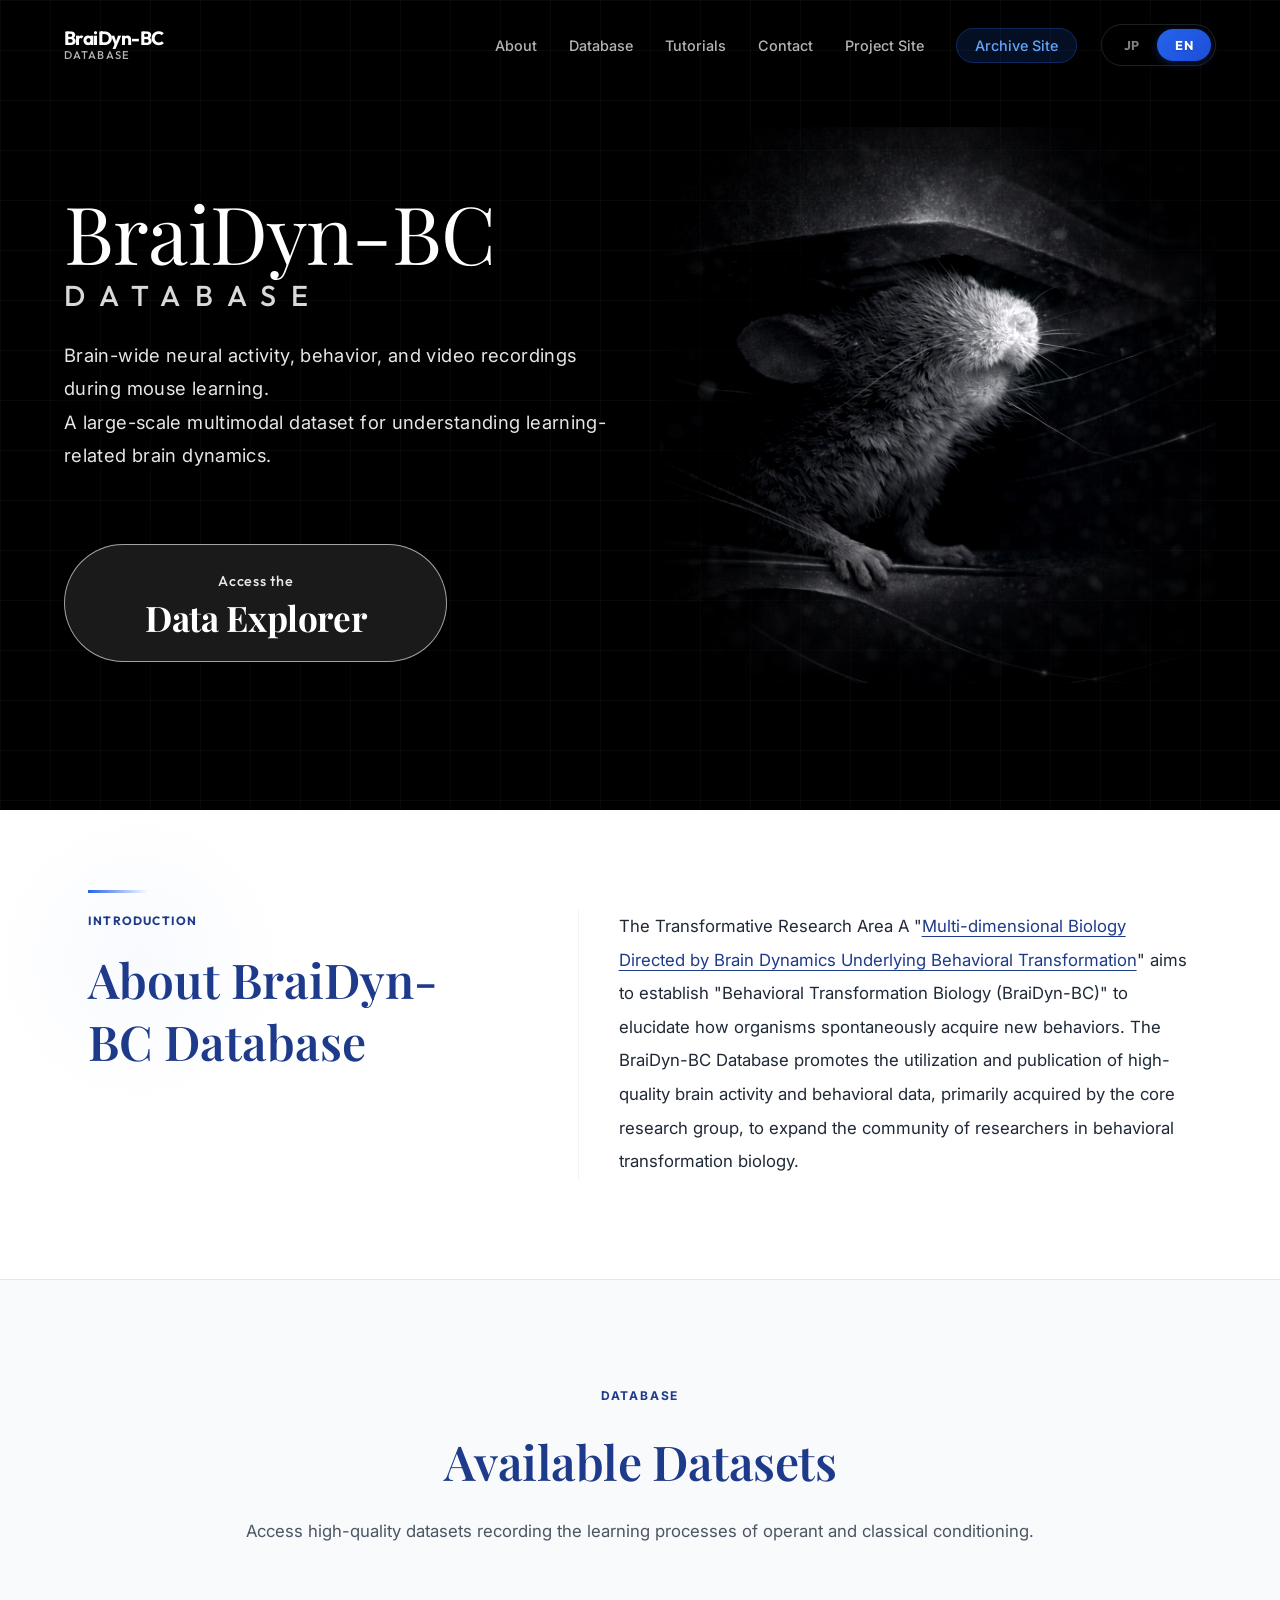
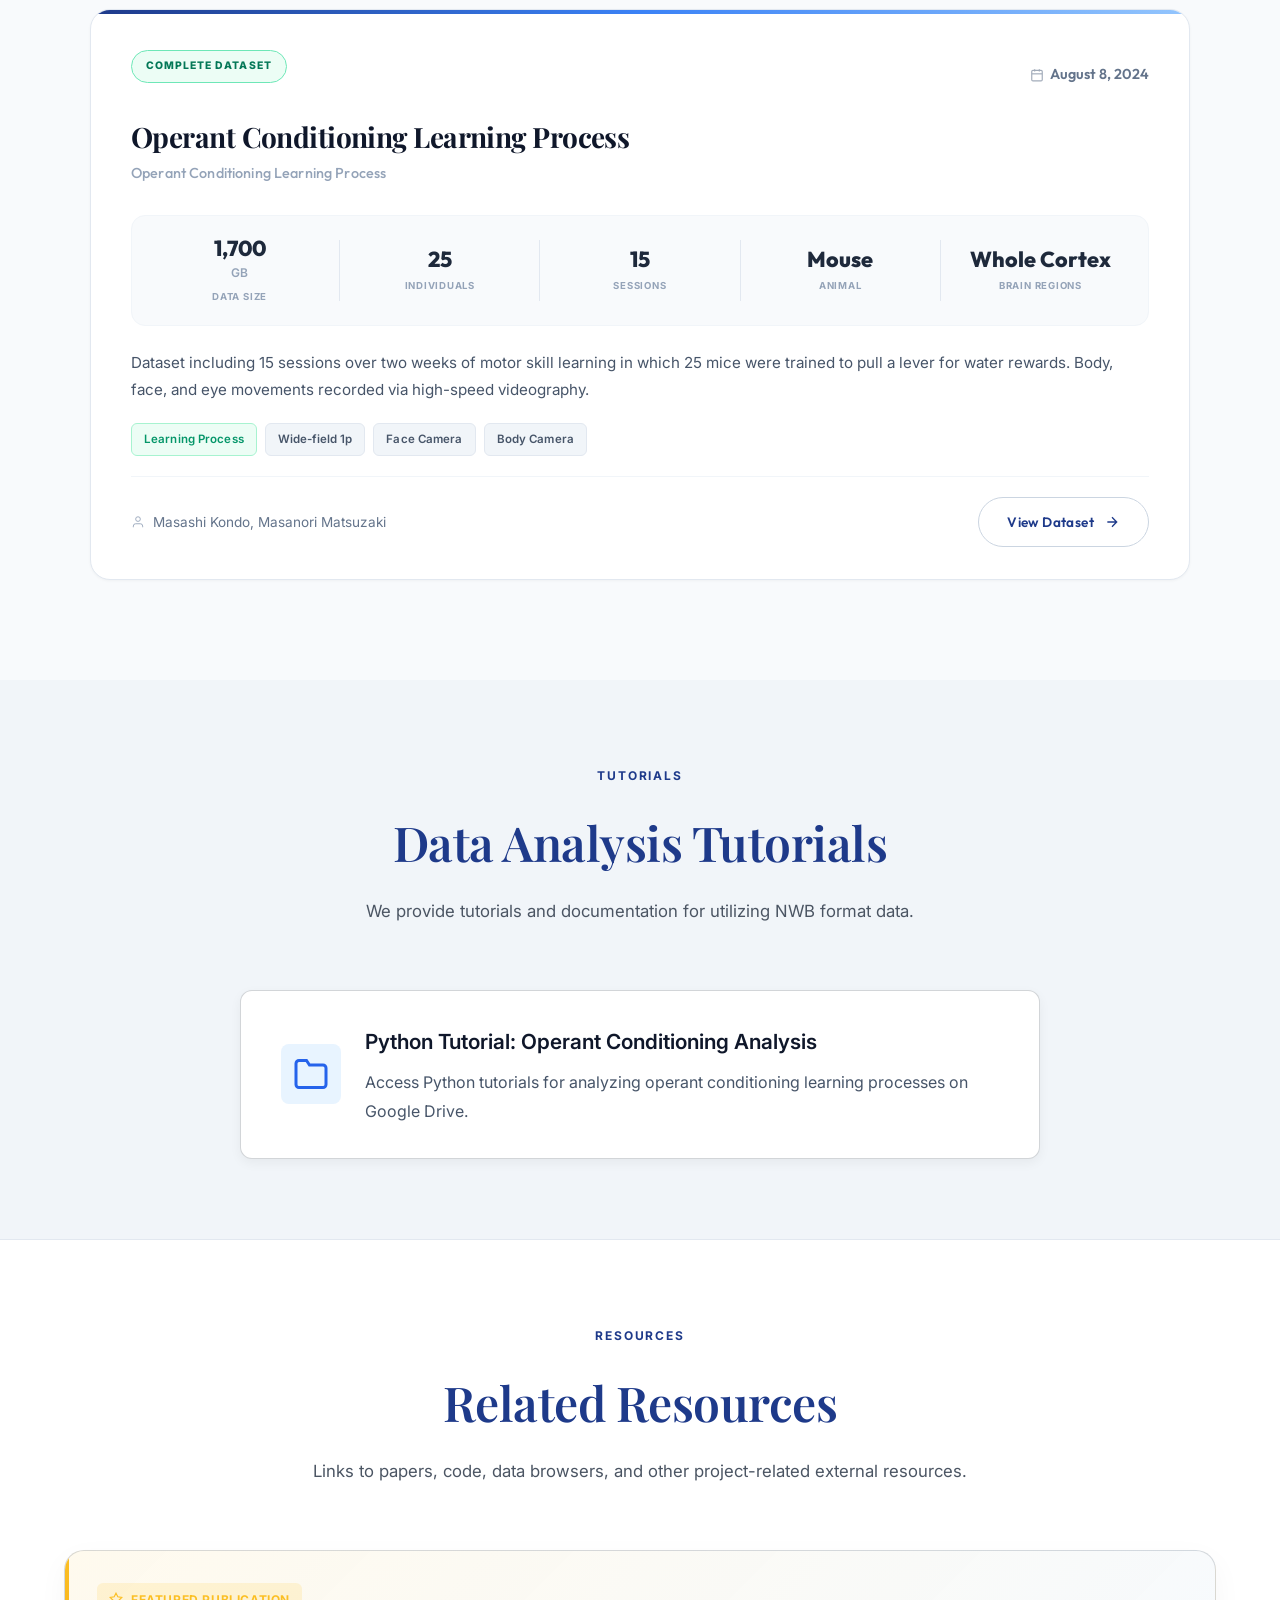
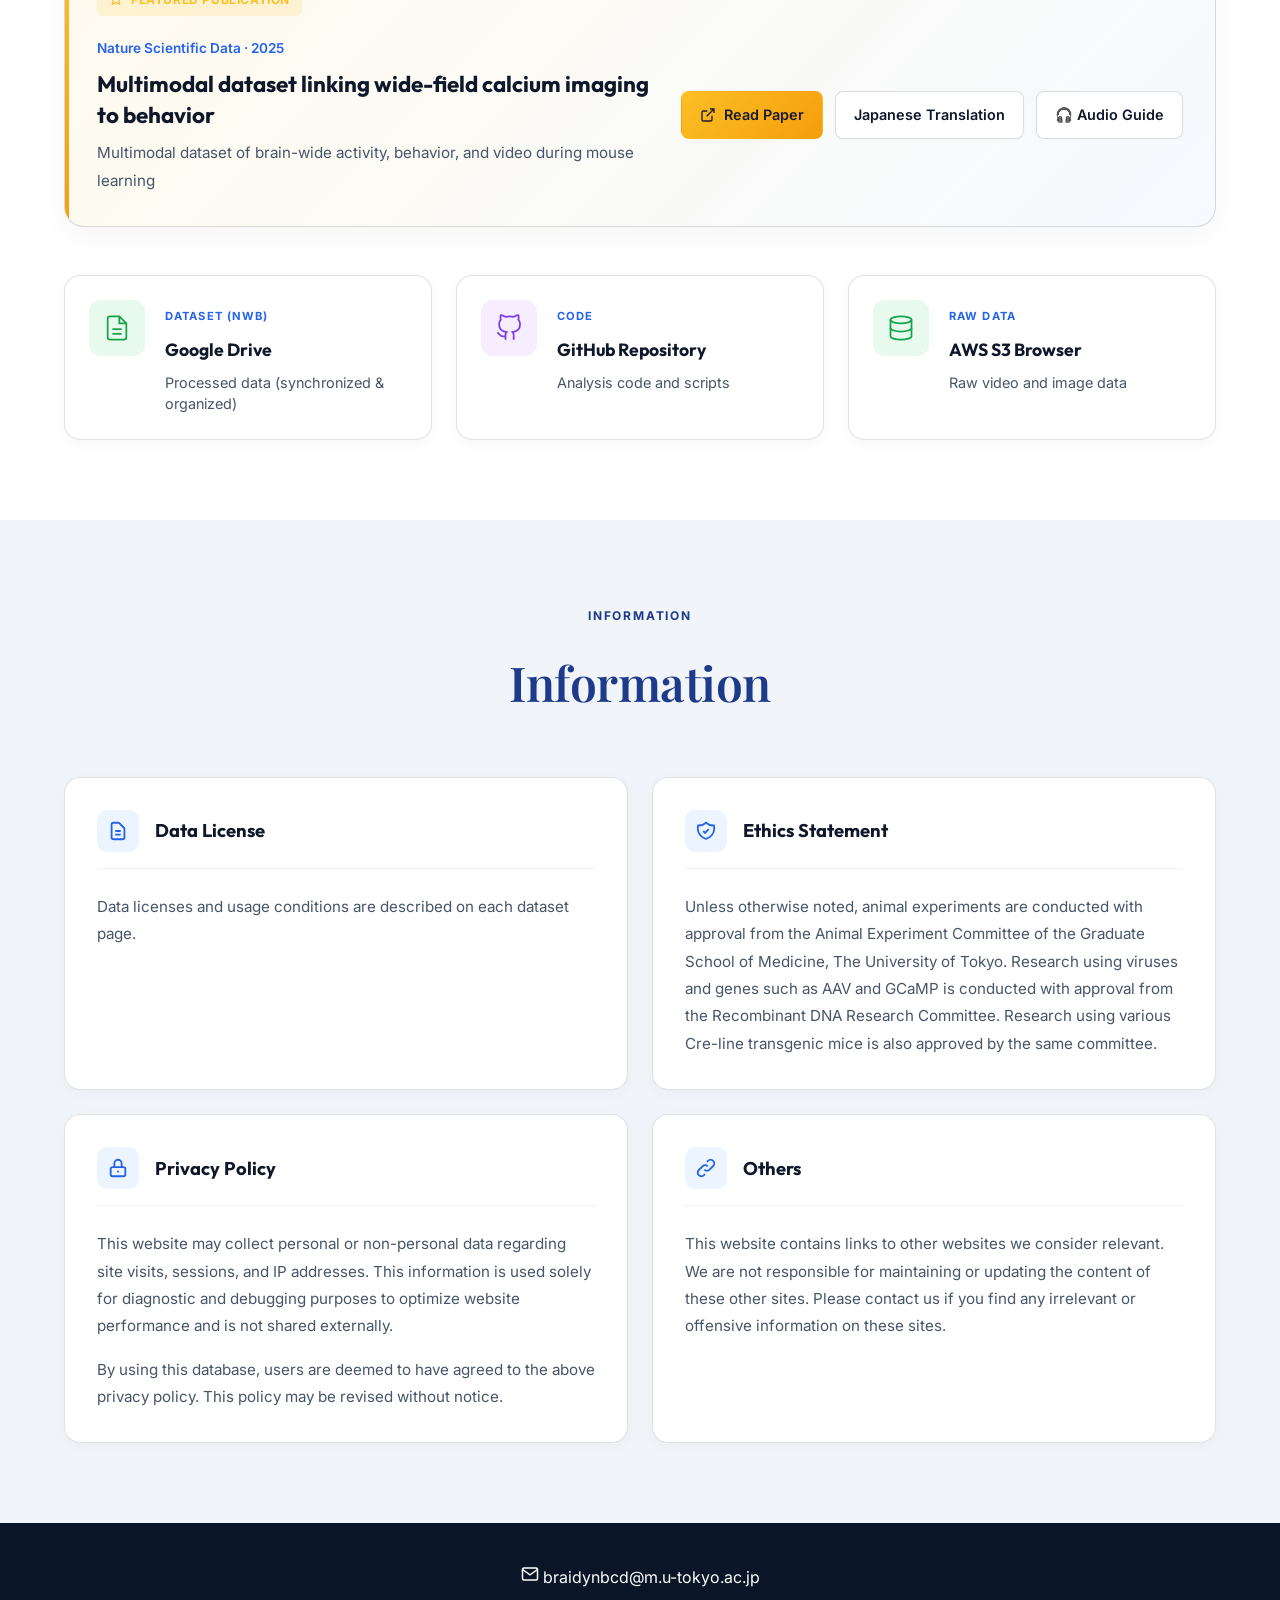
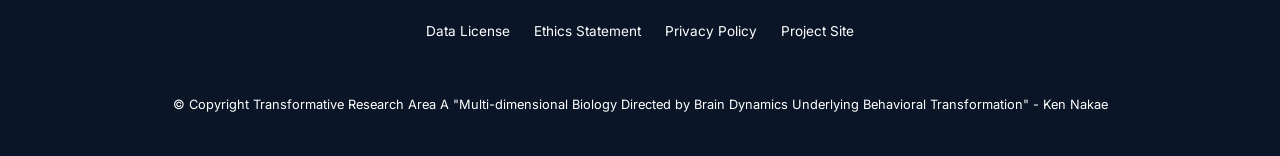
==== commit 9dfda9bb: "変更" ====
--- a/index.html
+++ b/index.html
@@ -1,5 +1,5 @@
 <!DOCTYPE html>
-<html lang="ja">
+<html lang="en">
 
 <head>
     <meta charset="UTF-8">
@@ -44,8 +44,8 @@
 
             <!-- Language Toggle -->
             <div class="lang-toggle" id="lang-toggle">
-                <button class="lang-btn active" data-lang="ja">JP</button>
-                <button class="lang-btn" data-lang="en">EN</button>
+                <button class="lang-btn" data-lang="ja">JP</button>
+                <button class="lang-btn active" data-lang="en">EN</button>
             </div>
 
             <div class="nav-toggle" id="nav-toggle">
@@ -363,7 +363,7 @@
 
             <div class="tutorial-content" style="display: flex; justify-content: center; align-items: center;">
                 <div class="tutorial-list" style="max-width: 800px; width: 100%;">
-                    <a href="https://drive.google.com/drive/folders/1nf2_1snzNbYD71VT1sMRoWhpkwzBbI7z"
+                    <a href="https://drive.google.com/drive/folders/1f5MBwx0tfmJQgbwJ24MVGnka4QZQzfJI"
                         class="tutorial-item" target="_blank"
                         style="padding: 2rem 2.5rem; display: flex; align-items: center; gap: 1.5rem;">
                         <div class="tutorial-icon"
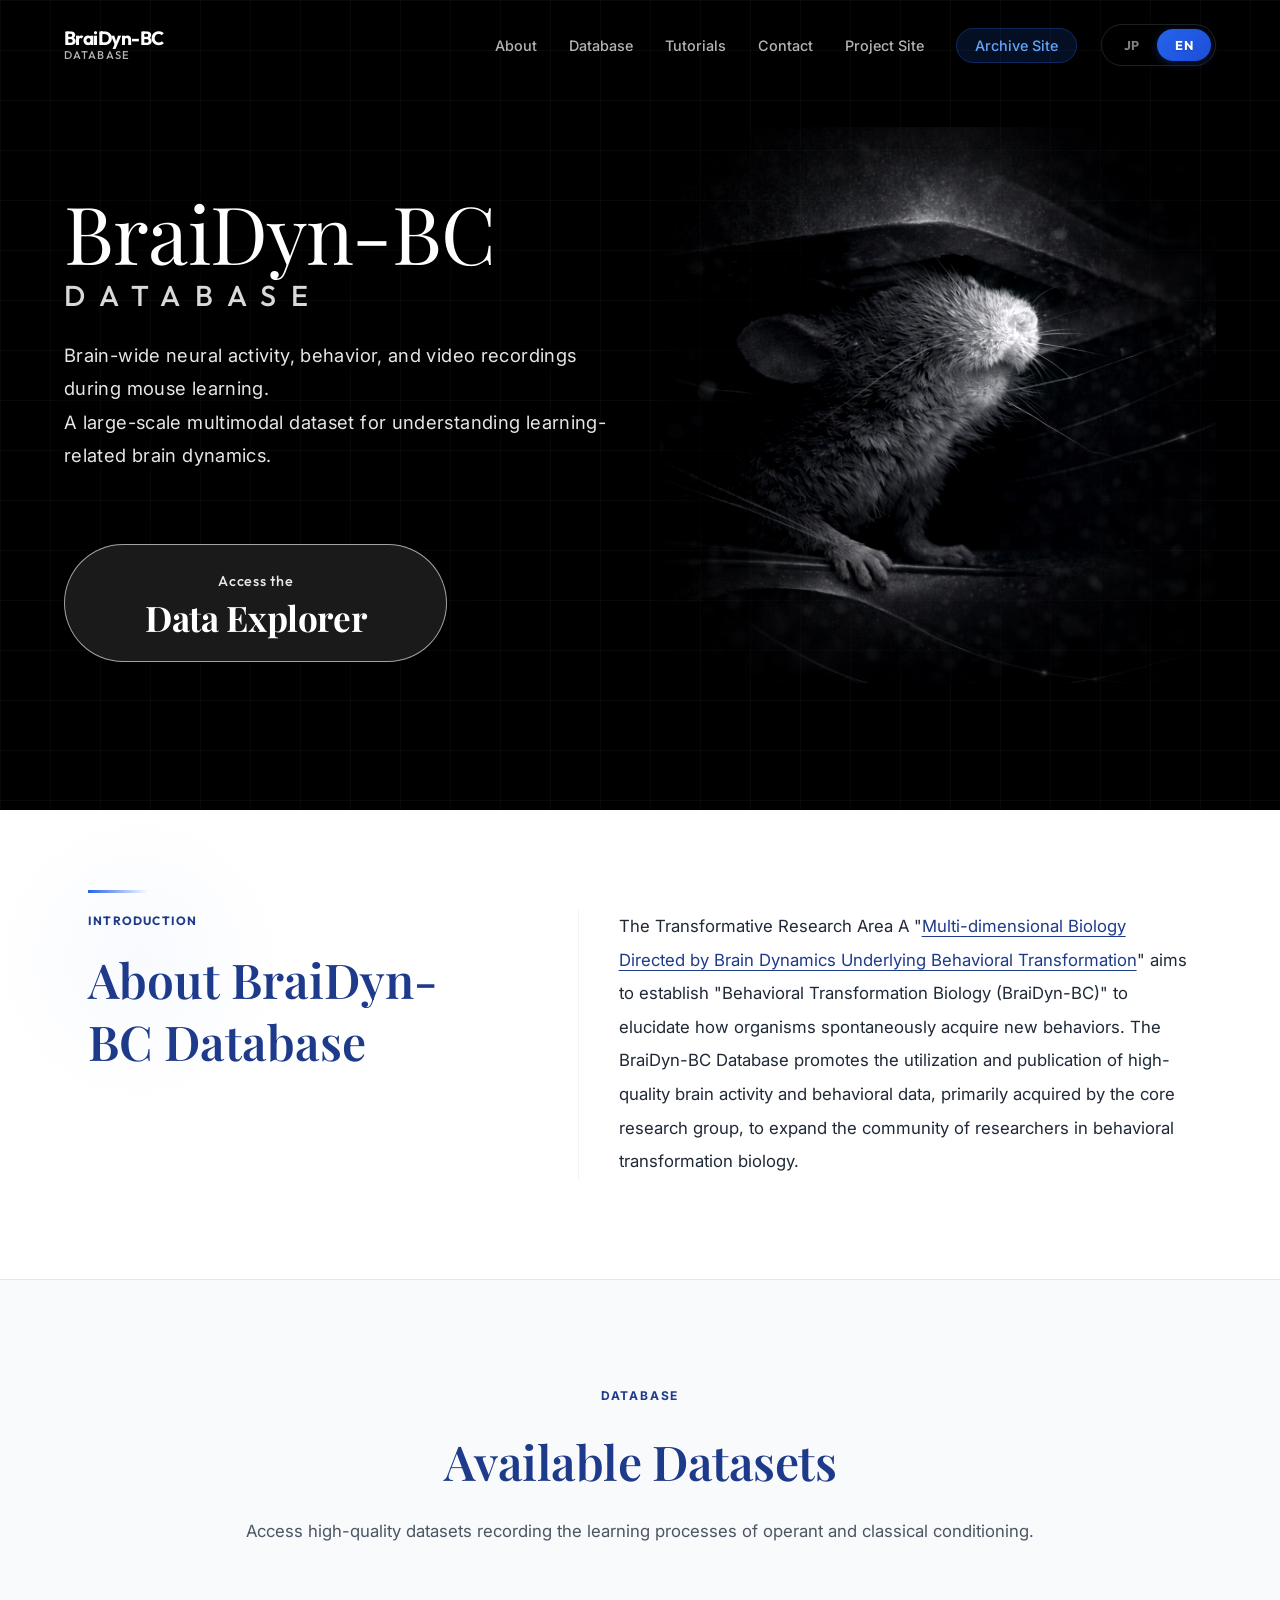
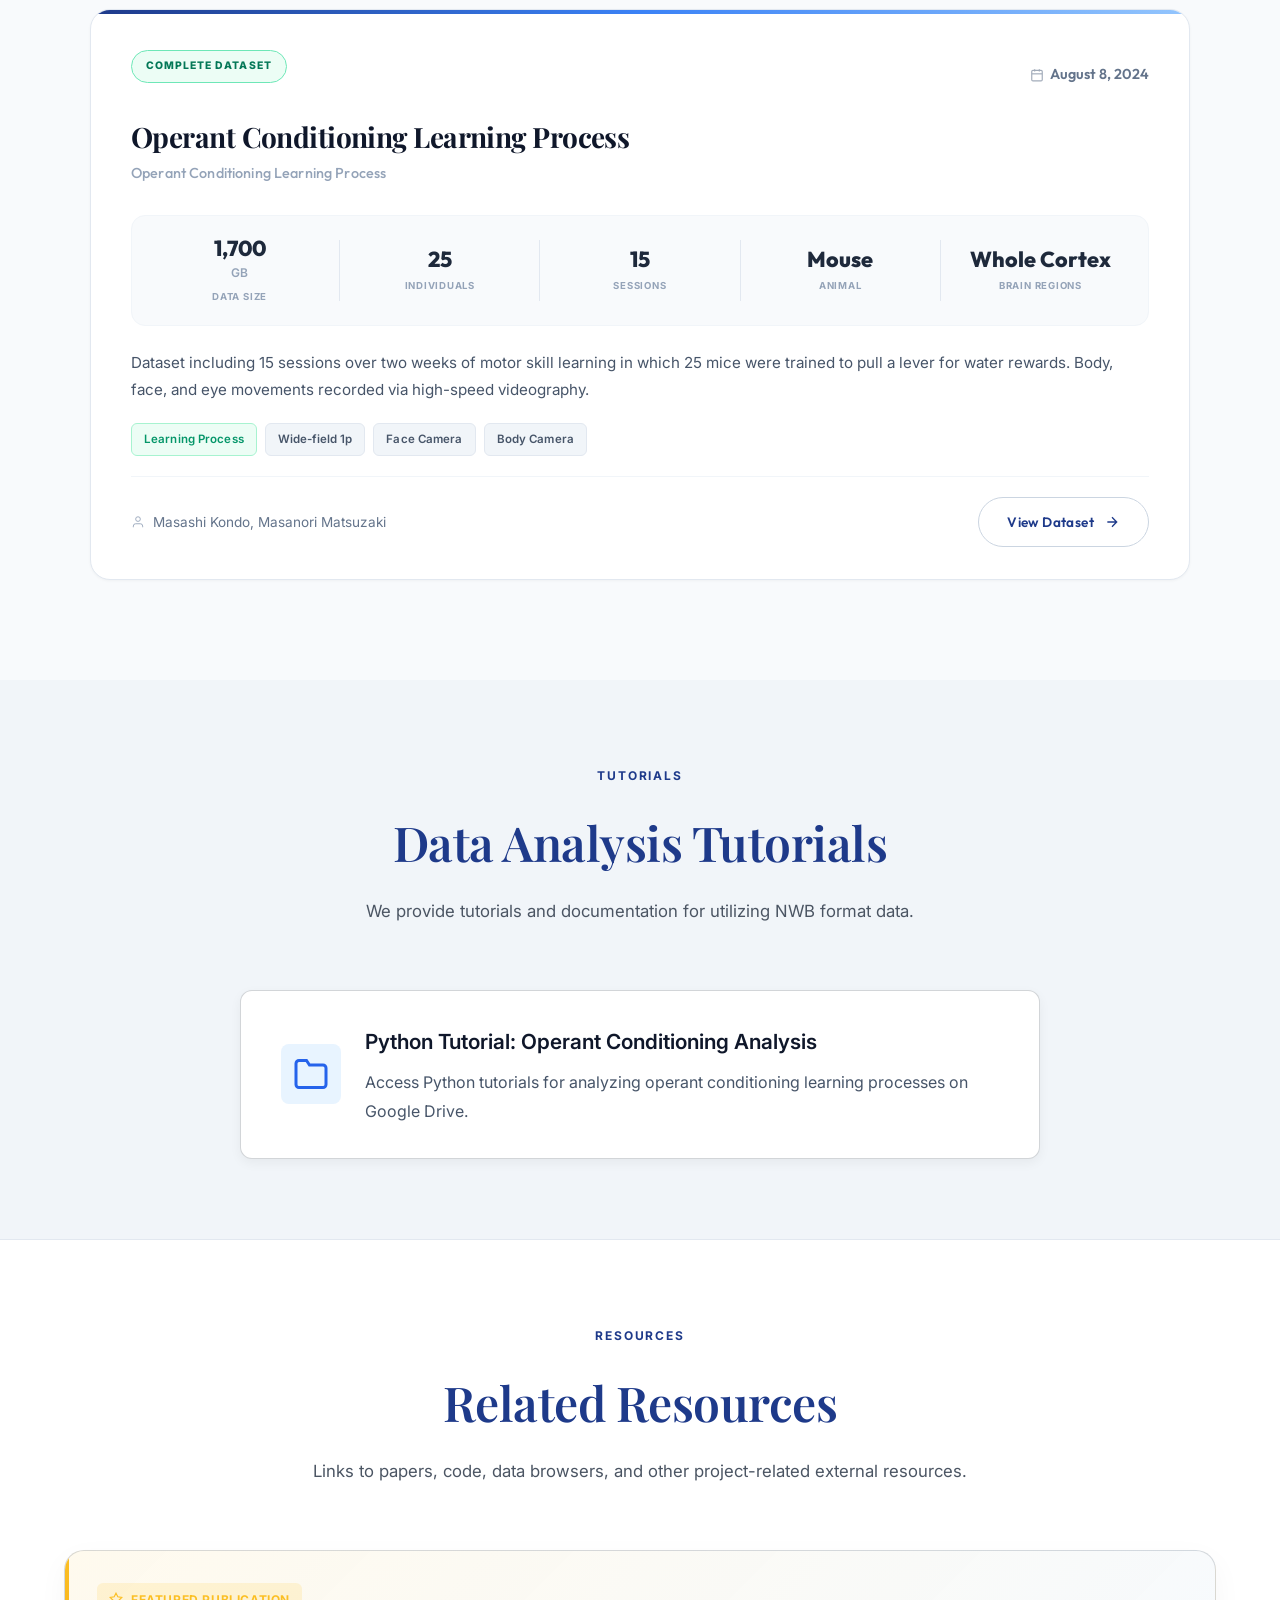
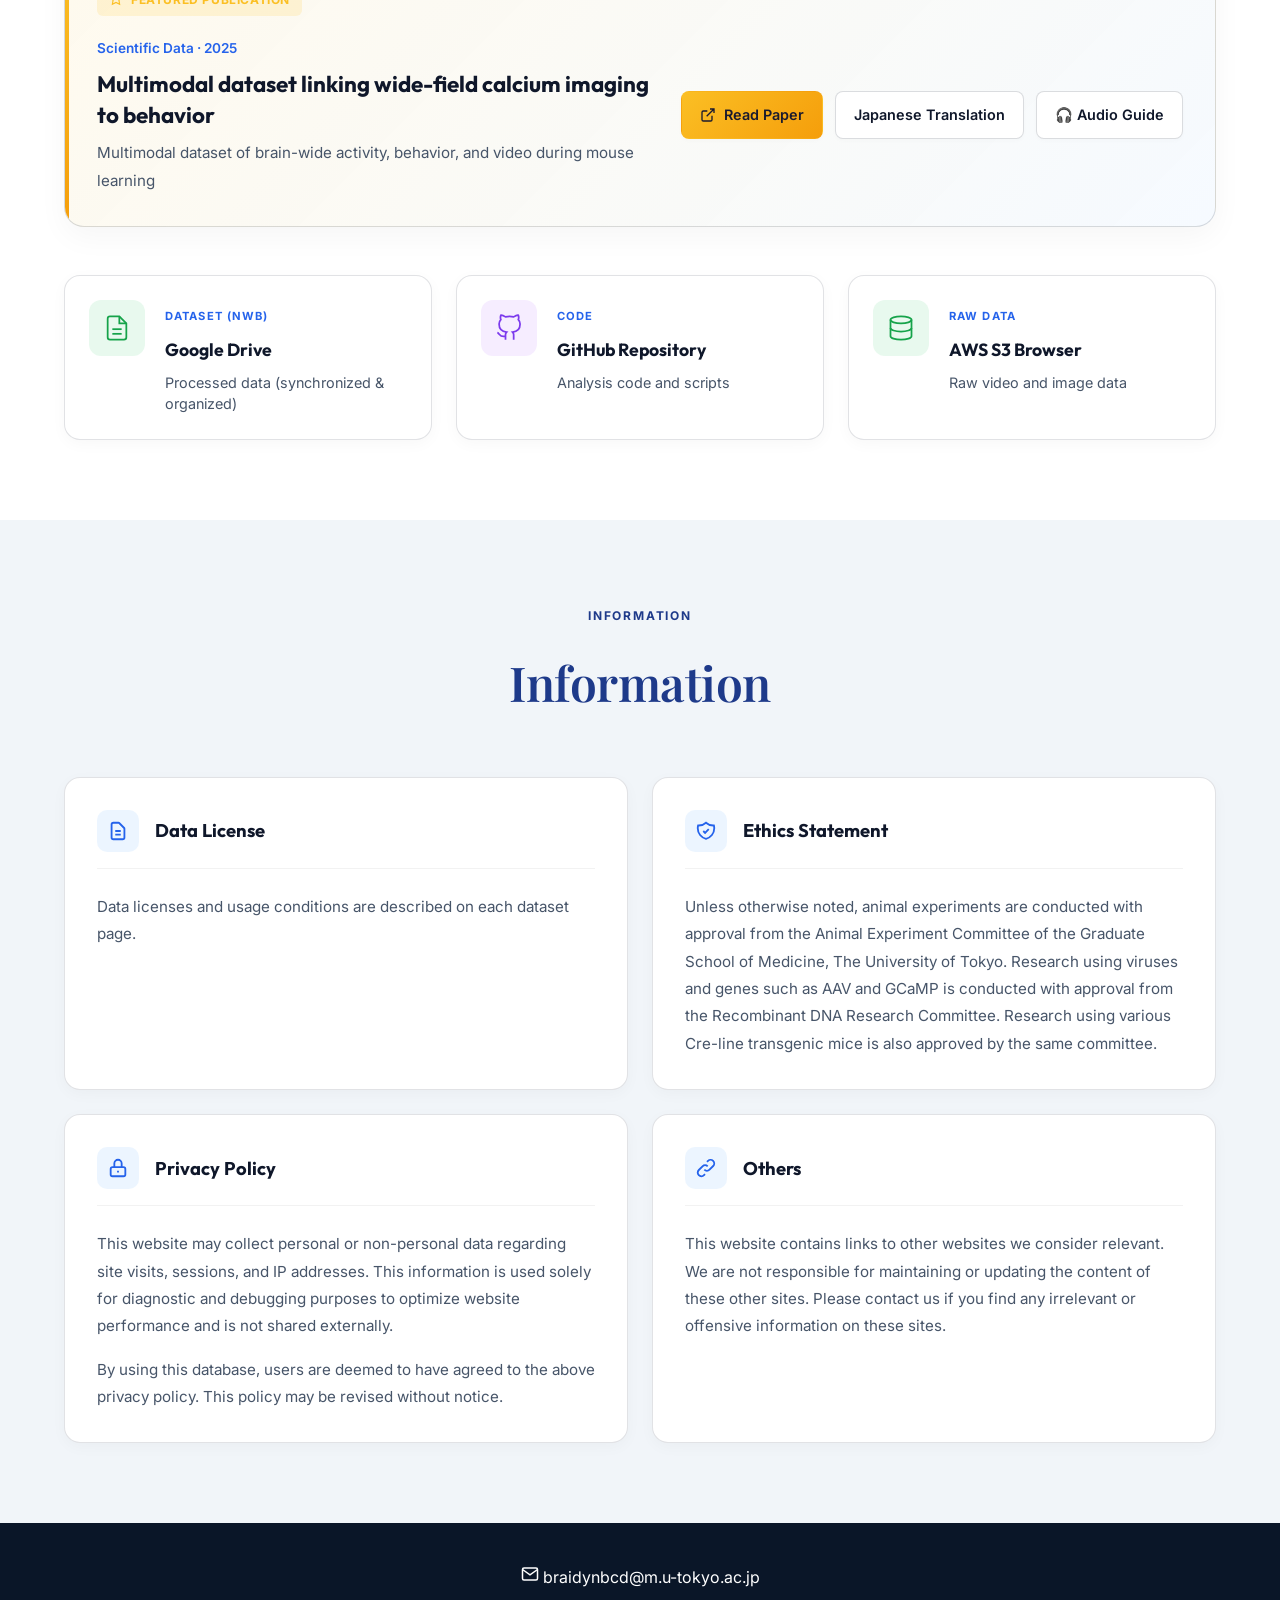
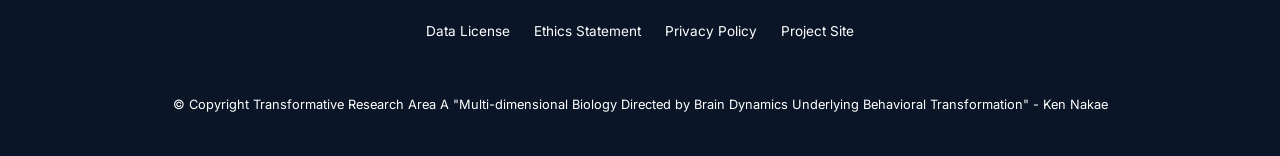
==== commit c897c3f3: "変更" ====
--- a/index.html
+++ b/index.html
@@ -409,7 +409,7 @@
                 </div>
                 <div class="featured-pub-content">
                     <div class="featured-pub-info">
-                        <span class="featured-pub-journal">Nature Scientific Data · 2025</span>
+                        <span class="featured-pub-journal">Scientific Data · 2025</span>
                         <h3>Multimodal dataset linking wide-field calcium imaging to behavior</h3>
                         <p data-i18n="resource.paper_desc">マウス学習過程における脳全域活動・行動・映像のマルチモーダルデータセット</p>
                     </div>
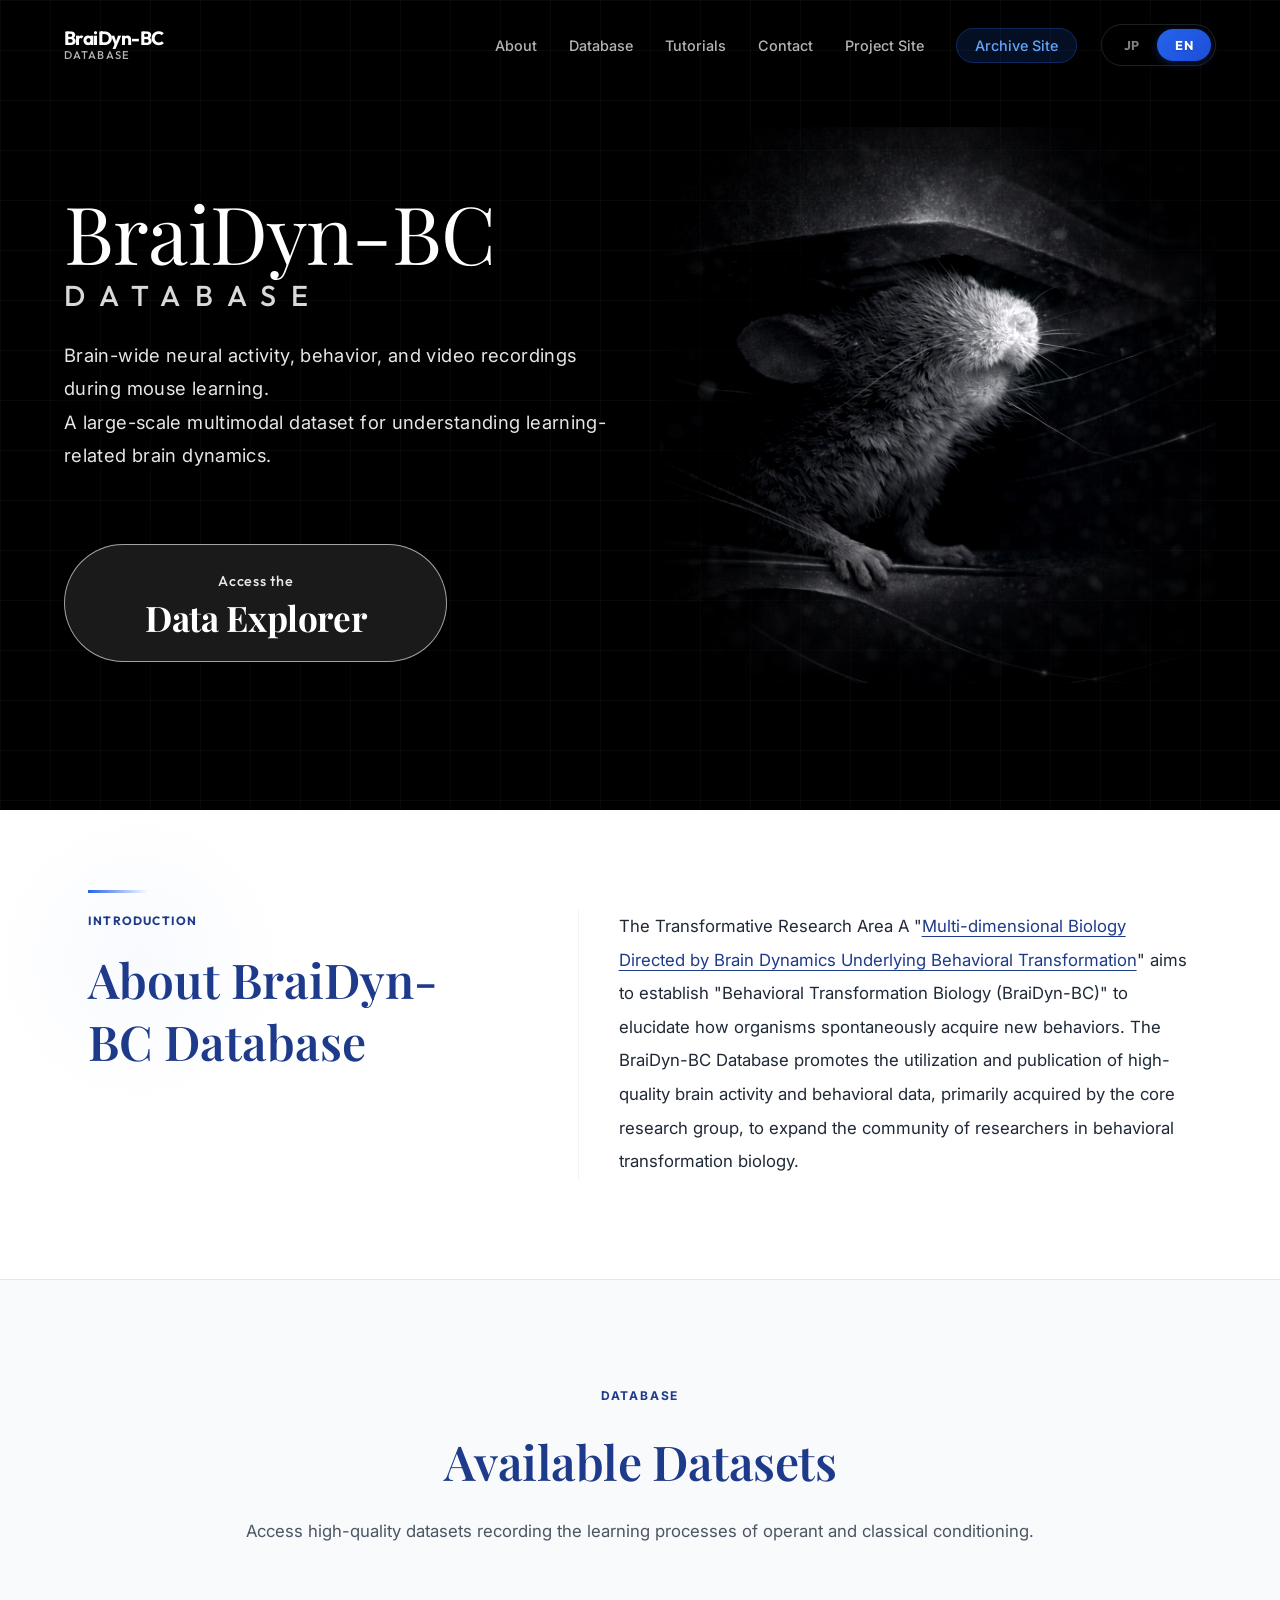
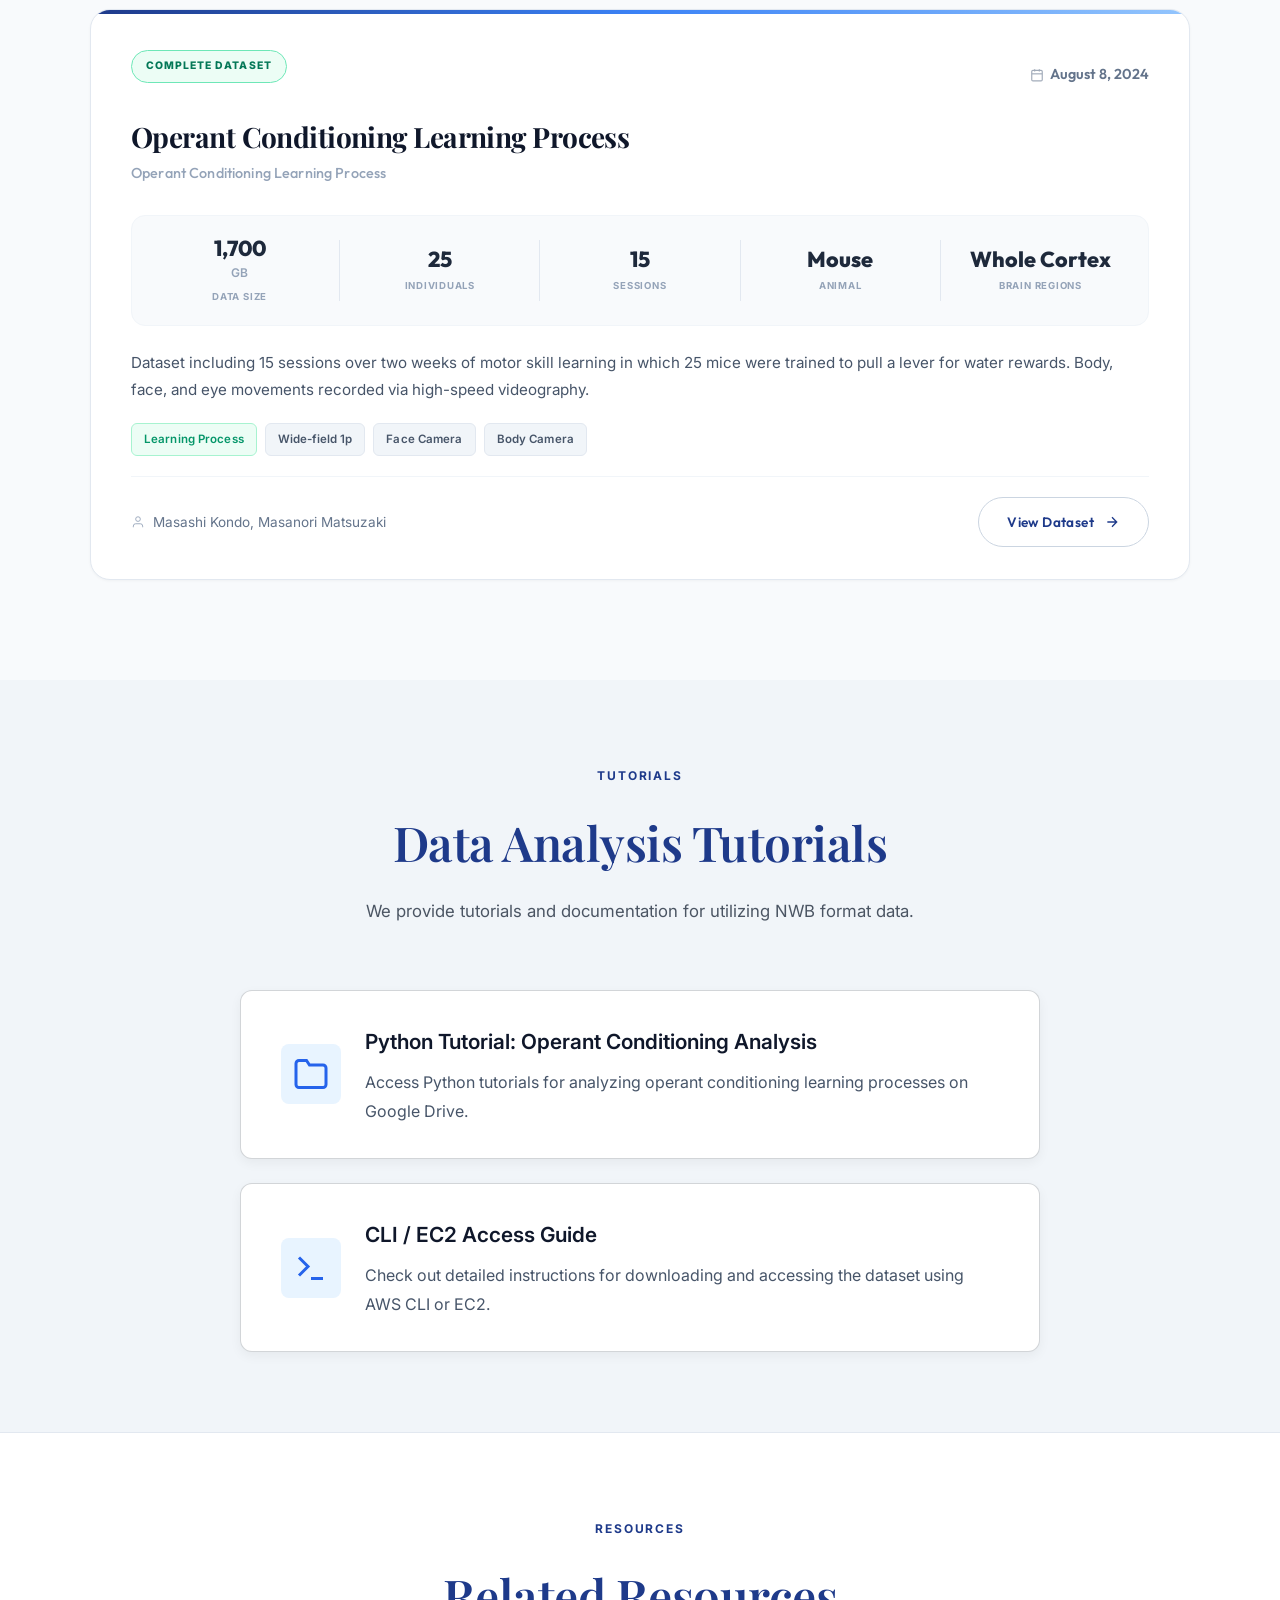
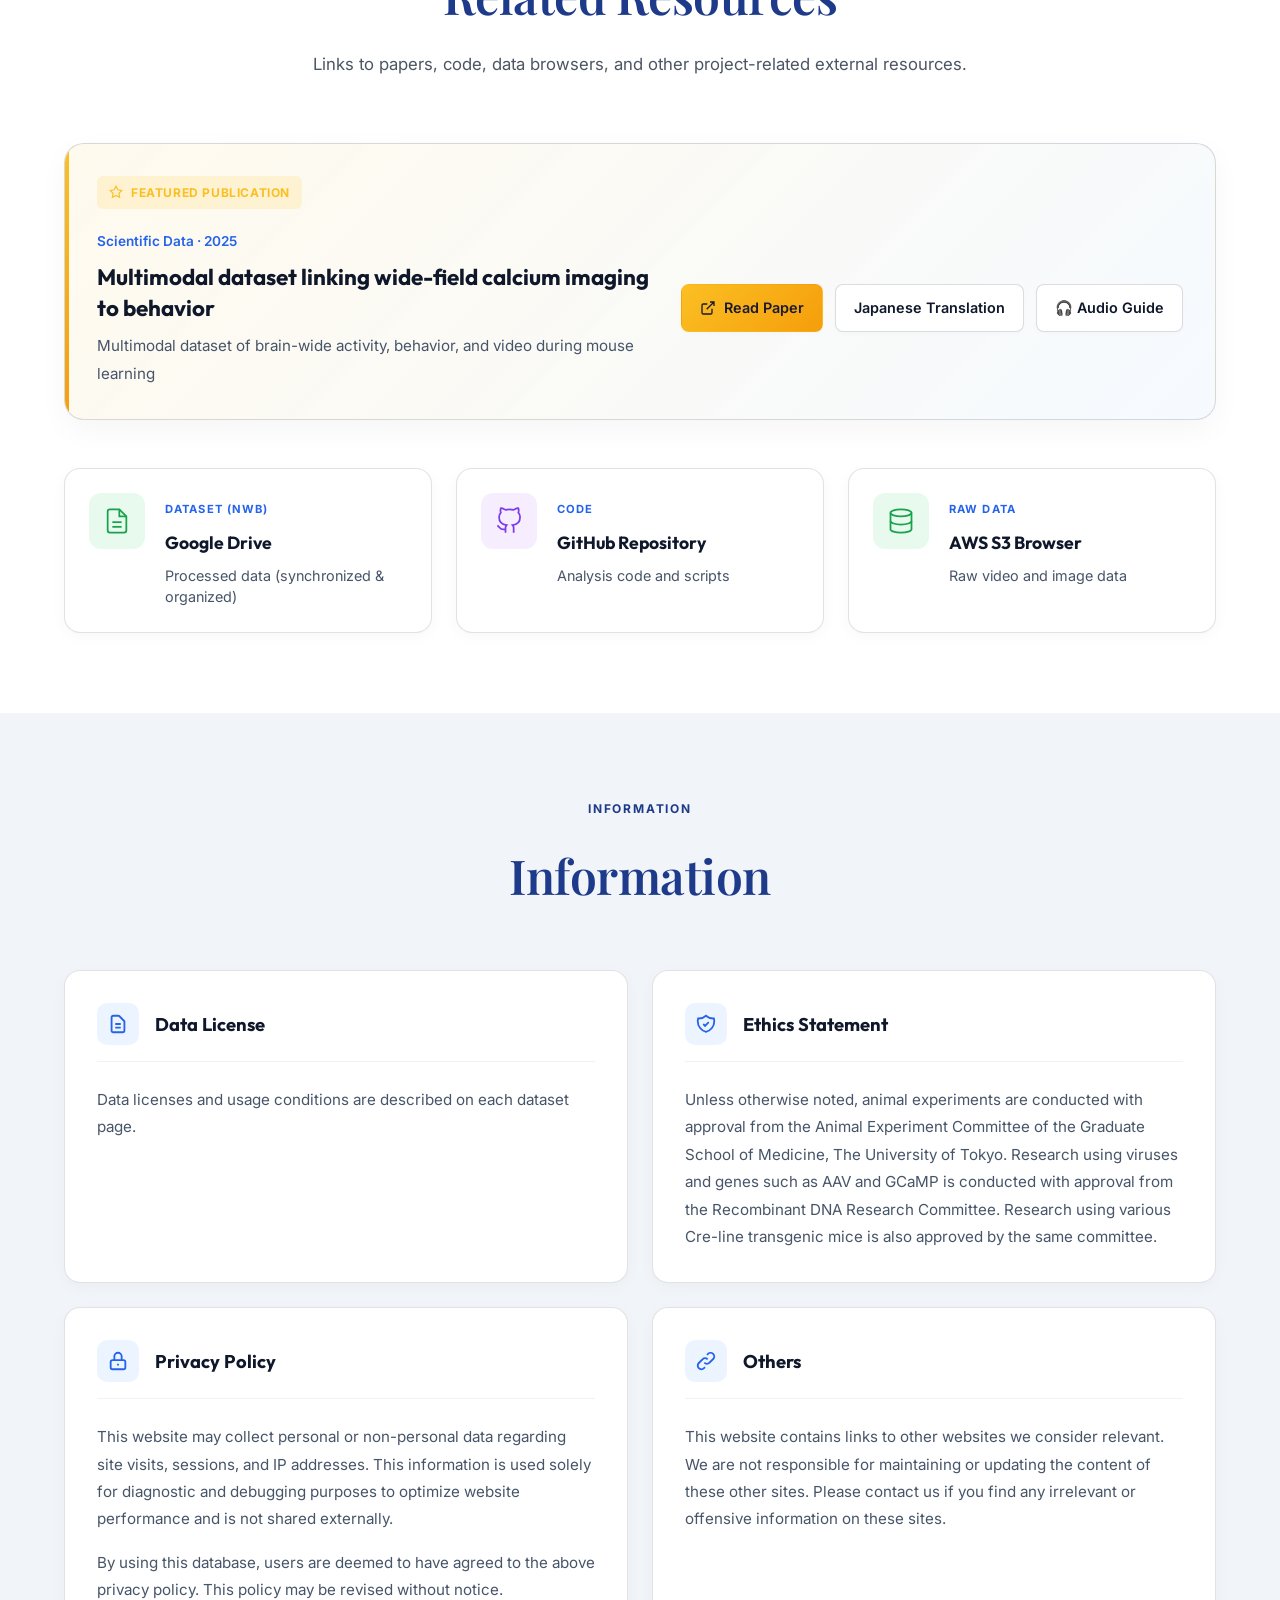
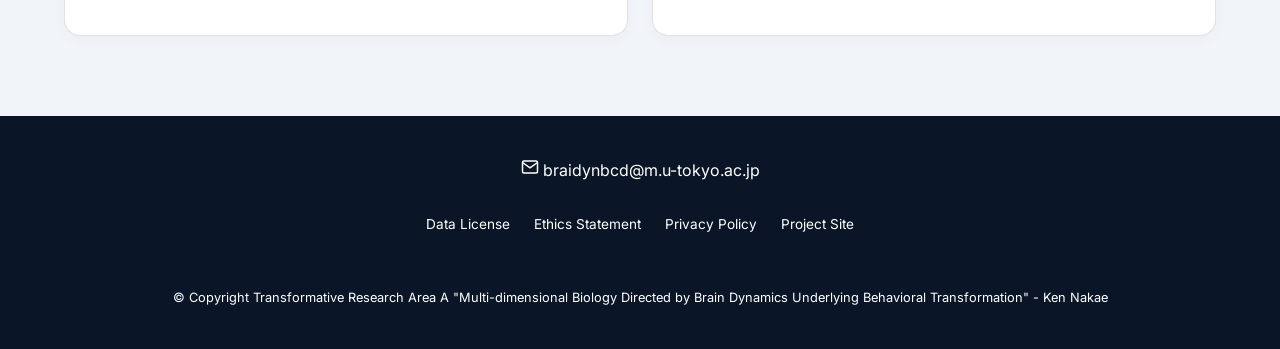
==== commit 417f542a: "変更" ====
--- a/index.html
+++ b/index.html
@@ -362,7 +362,7 @@
             </div>
 
             <div class="tutorial-content" style="display: flex; justify-content: center; align-items: center;">
-                <div class="tutorial-list" style="max-width: 800px; width: 100%;">
+                <div class="tutorial-list" style="max-width: 800px; width: 100%; display: flex; flex-direction: column; gap: 1.5rem;">
                     <a href="https://drive.google.com/drive/folders/1f5MBwx0tfmJQgbwJ24MVGnka4QZQzfJI"
                         class="tutorial-item" target="_blank"
                         style="padding: 2rem 2.5rem; display: flex; align-items: center; gap: 1.5rem;">
@@ -378,6 +378,22 @@
                                 Tutorial: オペラント条件づけ学習過程の解析</h4>
                             <p data-i18n="tutorial2.desc" style="font-size: 1rem;">Google
                                 Driveからオペラント条件づけの学習過程に関するPythonチュートリアル一覧にアクセスできます。</p>
+                        </div>
+                    </a>
+                    <a href="pages/aws-cli-guide.html"
+                        class="tutorial-item"
+                        style="padding: 2rem 2.5rem; display: flex; align-items: center; gap: 1.5rem;">
+                        <div class="tutorial-icon"
+                            style="width: 60px; height: 60px; min-width: 60px; display: flex; align-items: center; justify-content: center;">
+                            <svg viewBox="0 0 24 24" fill="none" stroke="currentColor" stroke-width="2"
+                                style="width: 36px; height: 36px;">
+                                <polyline points="4 17 10 11 4 5" />
+                                <line x1="12" y1="19" x2="20" y2="19" />
+                            </svg>
+                        </div>
+                        <div class="tutorial-info">
+                            <h4 data-i18n="tutorial3.title" style="font-size: 1.3rem; margin-bottom: 0.5rem;">CLI / EC2 Access Guide</h4>
+                            <p data-i18n="tutorial3.desc" style="font-size: 1rem;">AWS CLIやEC2を用いてデータセットをダウンロード・アクセスするための詳細な手順を確認できます。</p>
                         </div>
                     </a>
                 </div>
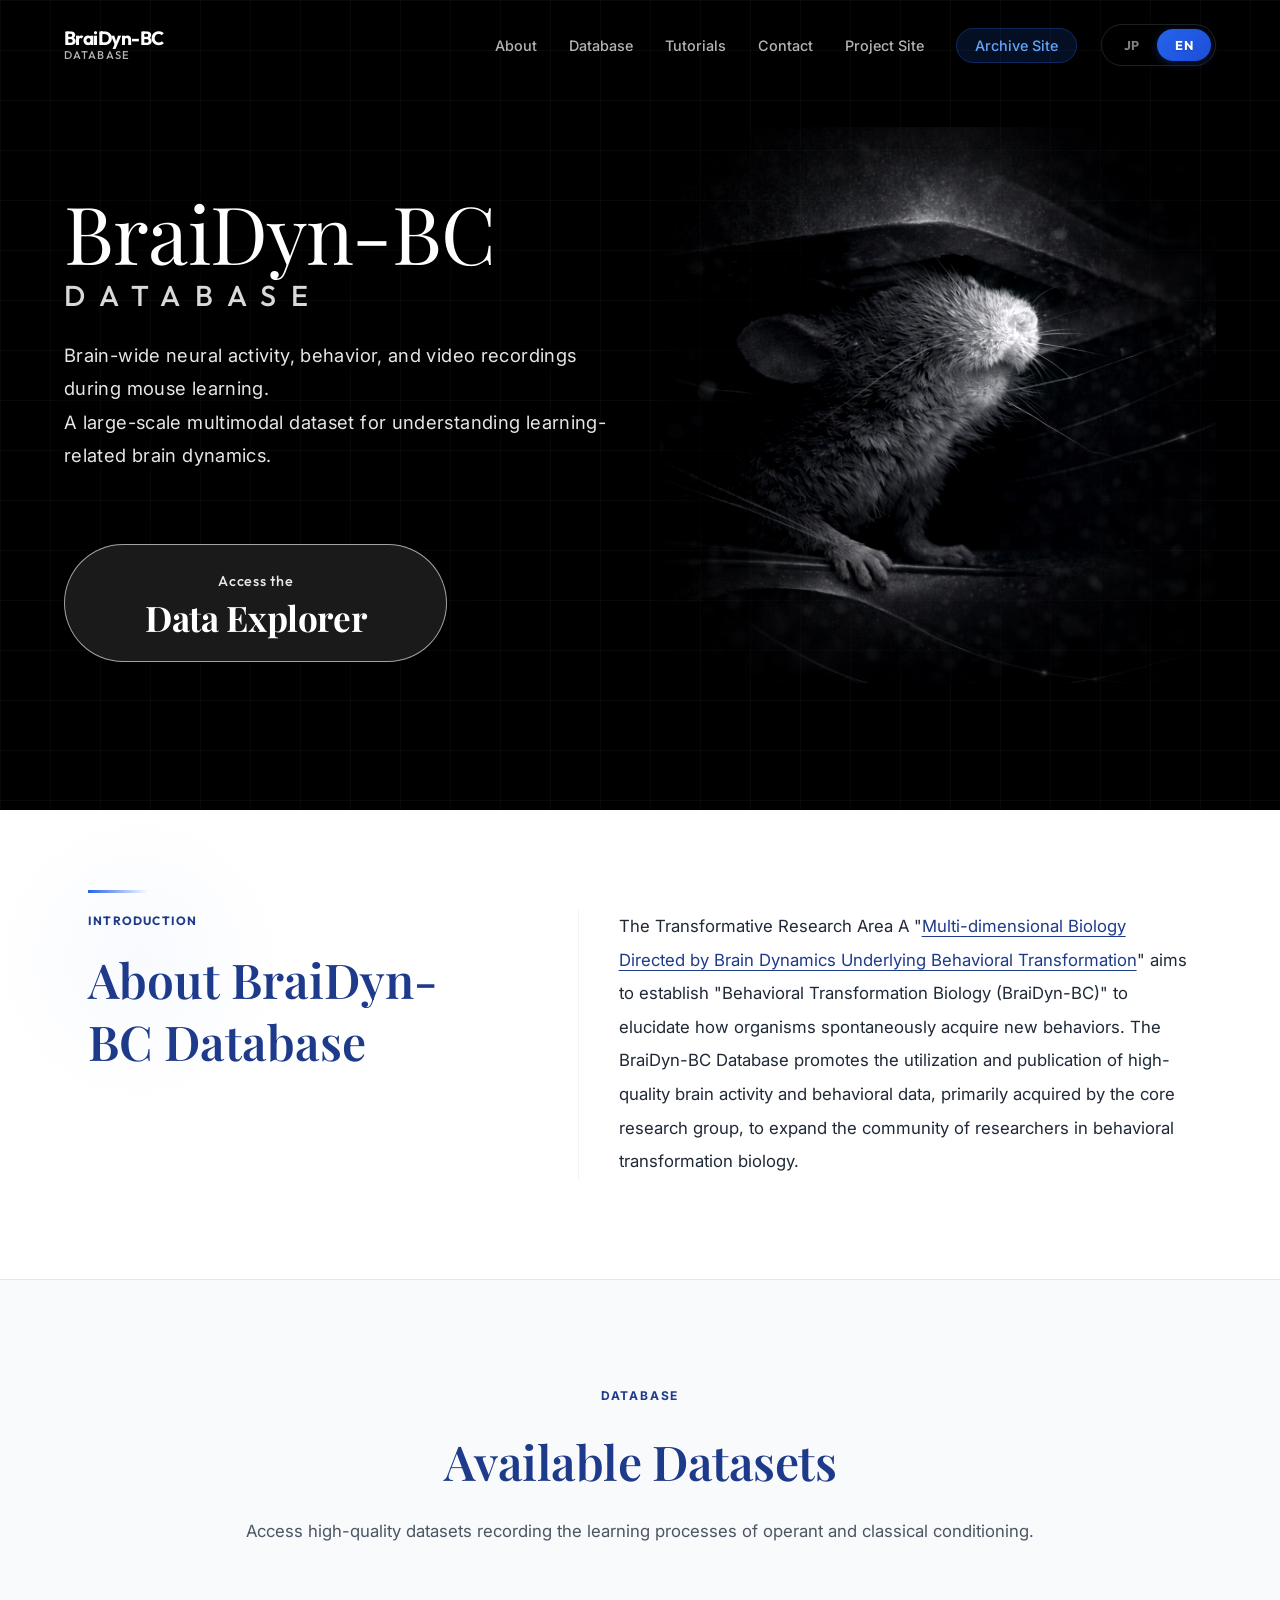
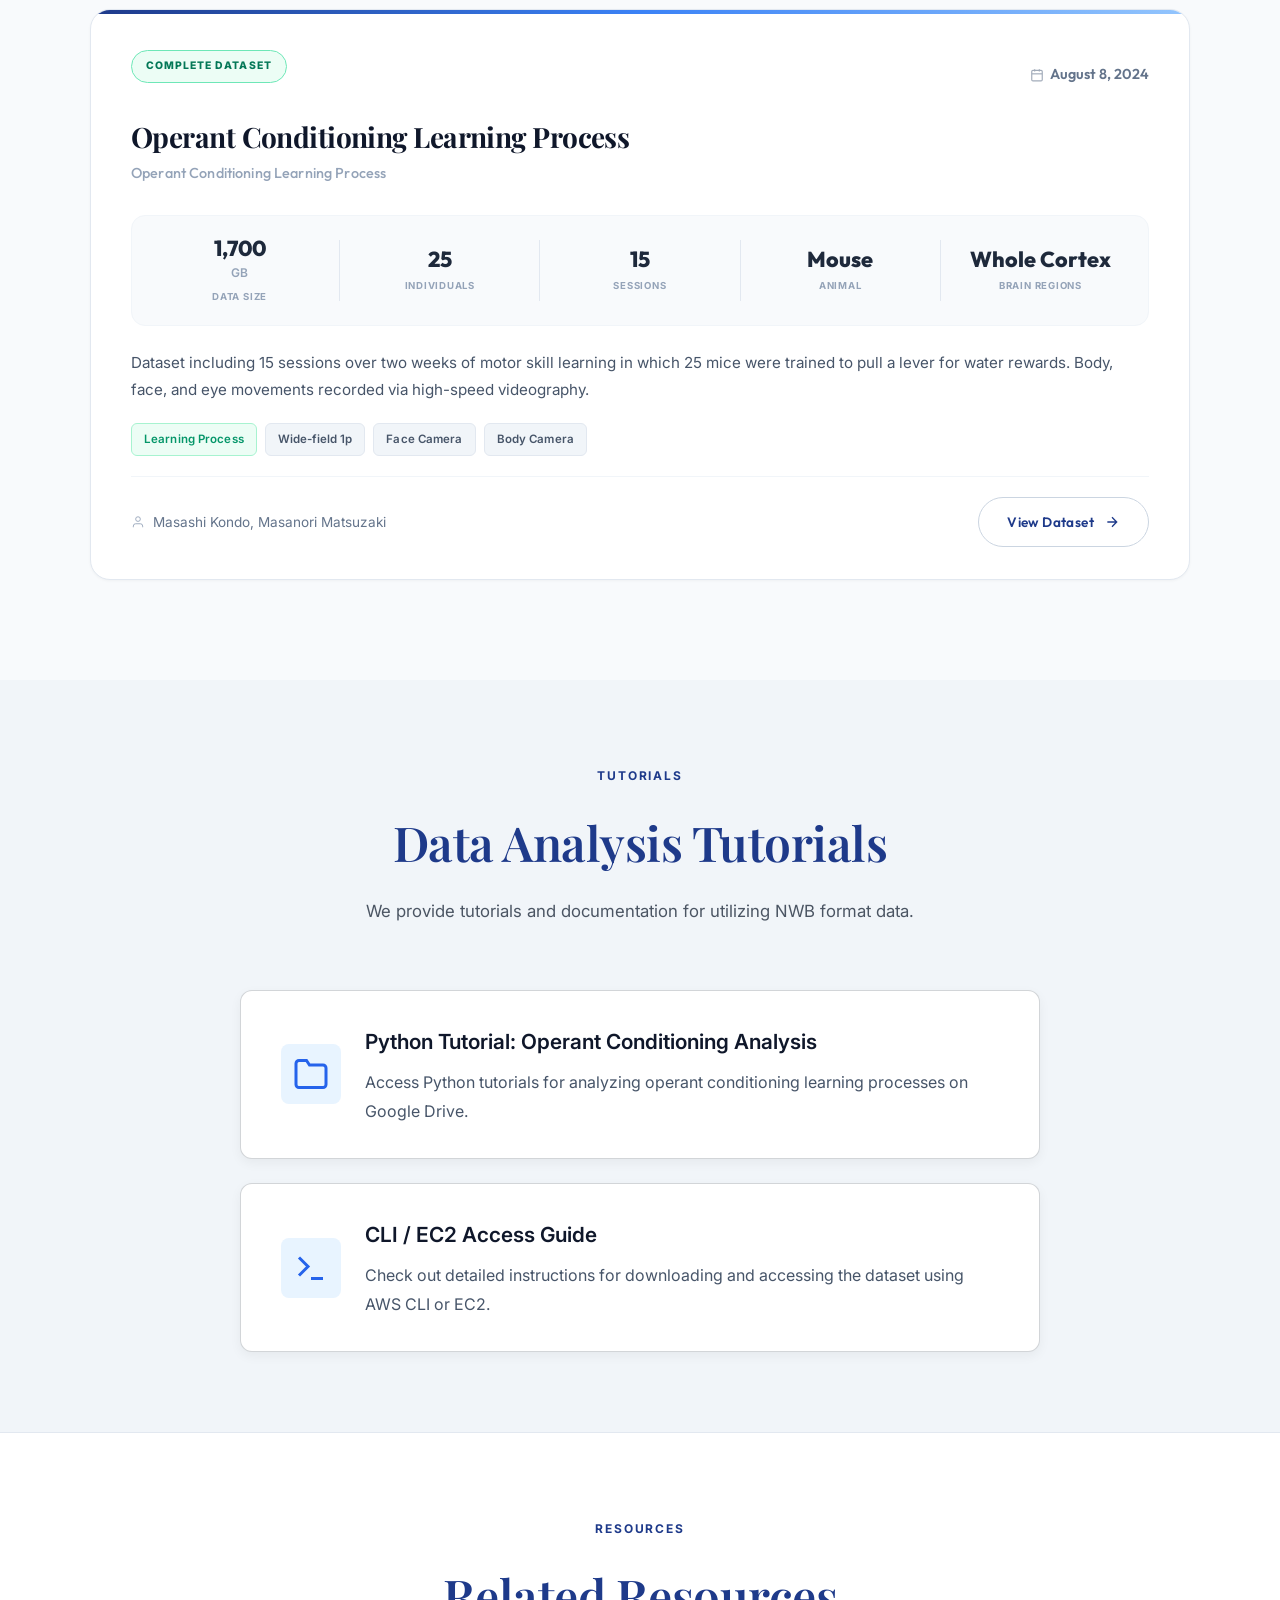
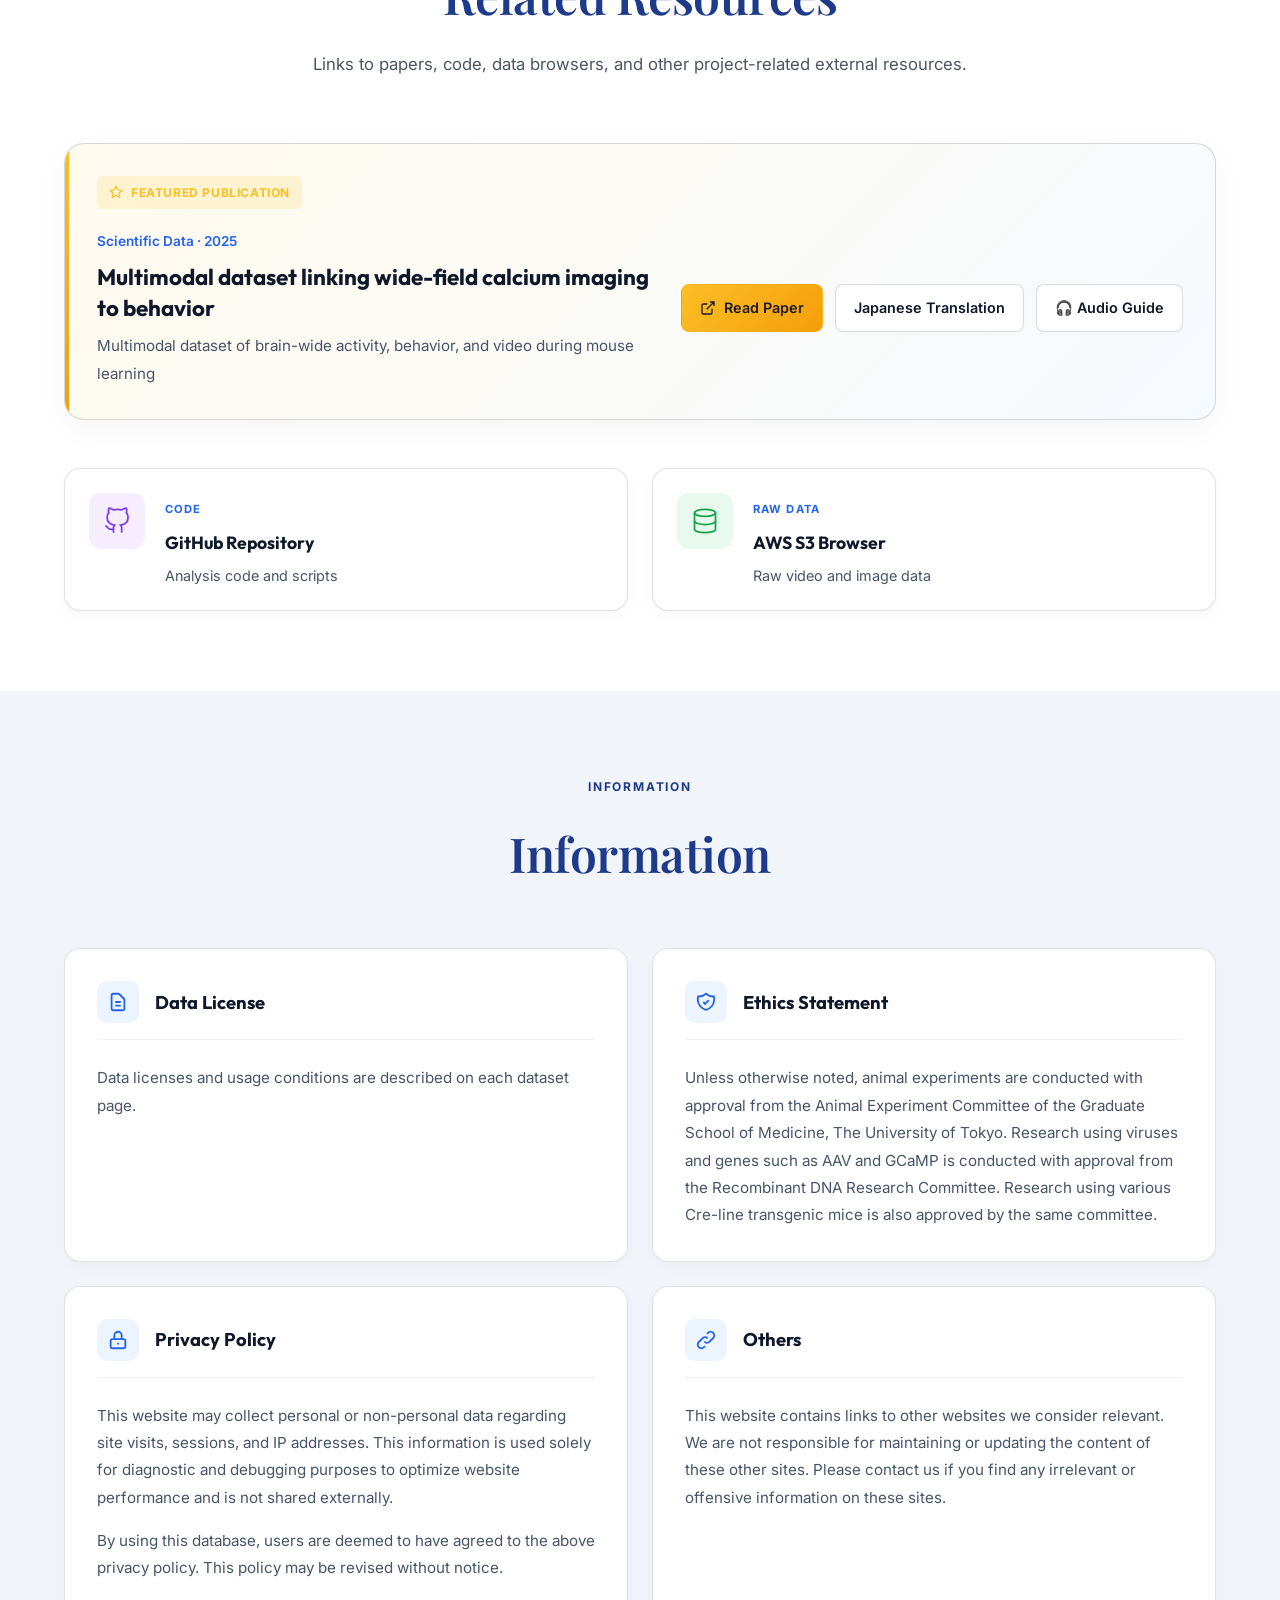
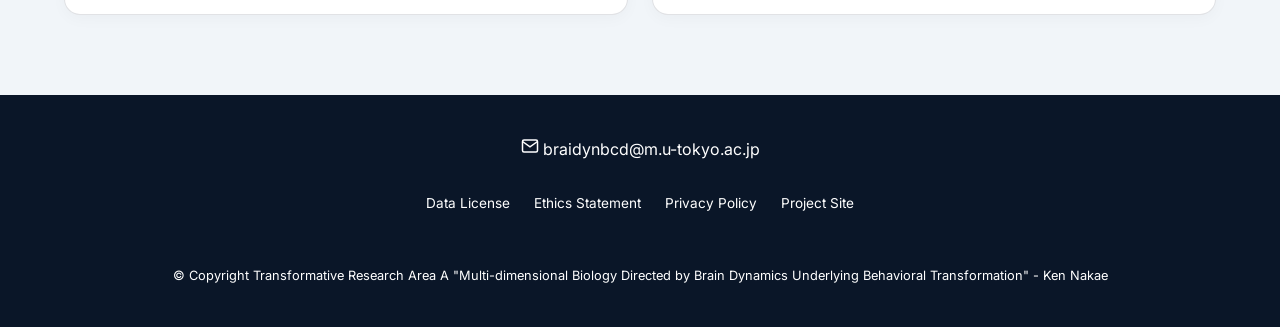
==== commit fc28a81e: "Remove broken Google Drive links and unify data access to AWS" ====
--- a/index.html
+++ b/index.html
@@ -1,4 +1,4 @@
-<!DOCTYPE html>
+﻿<!DOCTYPE html>
 <html lang="en">
 
 <head>
@@ -450,24 +450,6 @@
             </div>
 
             <div class="resources-grid">
-                <!-- Google Drive (NWB) -->
-                <a href="https://drive.google.com/drive/folders/1yiu-4C3_54SENCy-OLp-E9VgGUgeh8Hd" target="_blank"
-                    class="resource-item">
-                    <div class="resource-icon data">
-                        <svg viewBox="0 0 24 24" fill="none" stroke="currentColor" stroke-width="1.5">
-                            <path d="M14 2H6a2 2 0 0 0-2 2v16a2 2 0 0 0 2 2h12a2 2 0 0 0 2-2V8z" />
-                            <polyline points="14 2 14 8 20 8" />
-                            <line x1="16" y1="13" x2="8" y2="13" />
-                            <line x1="16" y1="17" x2="8" y2="17" />
-                        </svg>
-                    </div>
-                    <div class="resource-details">
-                        <span class="resource-category">Dataset (NWB)</span>
-                        <h4 data-i18n="resource.gdrive">Google ドライブ</h4>
-                        <p data-i18n="resource.gdrive_desc">解析済みデータ（同期・整理済み）</p>
-                    </div>
-                </a>
-
                 <!-- GitHub -->
                 <a href="https://github.com/BraiDyn-BC" target="_blank" class="resource-item">
                     <div class="resource-icon code">
@@ -638,20 +620,51 @@
             });
         });
 
-        // Mobile menu toggle
+                // Mobile menu toggle
         const navToggle = document.getElementById('nav-toggle');
         const navLinks = document.querySelector('.nav-links');
         if (navToggle && navLinks) {
-            navToggle.addEventListener('click', () => {
-                navLinks.classList.toggle('active');
-                navToggle.classList.toggle('active');
+            const openMenu = () => {
+                navLinks.classList.add('active');
+                navToggle.classList.add('active');
+                navToggle.setAttribute('aria-expanded', 'true');
+                document.body.style.overflow = 'hidden';
+                if (navbar) navbar.classList.add('menu-open');
+            };
+            const closeMenu = () => {
+                navLinks.classList.remove('active');
+                navToggle.classList.remove('active');
+                navToggle.setAttribute('aria-expanded', 'false');
+                document.body.style.overflow = '';
+                if (navbar) navbar.classList.remove('menu-open');
+            };
+
+            navToggle.addEventListener('click', (e) => {
+                e.stopPropagation();
+                if (navLinks.classList.contains('active')) {
+                    closeMenu();
+                } else {
+                    openMenu();
+                }
             });
 
-            // Close menu when clicking a link
+            // Close menu when clicking a link inside nav
             navLinks.querySelectorAll('a').forEach(link => {
-                link.addEventListener('click', () => {
-                    navLinks.classList.remove('active');
-                    navToggle.classList.remove('active');
+                link.addEventListener('click', (e) => {
+                    const href = link.getAttribute('href');
+                    if (href && href.startsWith('#')) {
+                        e.preventDefault();
+                        e.stopImmediatePropagation();
+                        closeMenu();
+                        setTimeout(() => {
+                            const target = document.querySelector(href);
+                            if (target) {
+                                target.scrollIntoView({ behavior: 'smooth', block: 'start' });
+                            }
+                        }, 10);
+                    } else {
+                        closeMenu();
+                    }
                 });
             });
         }
@@ -676,4 +689,4 @@
     <script src="i18n.js"></script>
 </body>
 
-</html>+</html>
--- a/styles.css
+++ b/styles.css
@@ -1,4 +1,4 @@
-:root {
+﻿:root {
   --color-bg: #0a1628;
   --color-bg-light: #0f1f35;
   --color-card: #ffffff;
@@ -112,6 +112,14 @@
   border-bottom: 1px solid var(--color-border);
 }
 
+/* Disable backdrop-filter when mobile menu is open to prevent position: fixed viewport bug */
+.navbar.menu-open {
+  backdrop-filter: none !important;
+  -webkit-backdrop-filter: none !important;
+  background: transparent !important;
+  border-bottom-color: transparent !important;
+}
+
 .navbar .container {
   display: flex;
   align-items: center;
@@ -290,8 +298,13 @@
     padding: 0 16px;
   }
 
+  .navbar .container {
+    gap: 12px;
+  }
+
   .nav-toggle {
     display: flex;
+    flex-shrink: 0;
   }
 
   .nav-links {
@@ -301,14 +314,20 @@
     left: 0;
     right: 0;
     bottom: 0;
+    height: 100vh;
+    height: 100dvh;
+    height: -webkit-fill-available;
     background: rgba(10, 22, 40, 0.98);
     backdrop-filter: blur(20px);
+    -webkit-backdrop-filter: blur(20px);
     flex-direction: column;
     justify-content: center;
     align-items: center;
     gap: 32px;
-    z-index: 999;
+    z-index: 1002;
     padding: 80px 20px;
+    overflow-y: auto;
+    -webkit-overflow-scrolling: touch;
   }
 
   .nav-links.active {
@@ -330,7 +349,13 @@
 
   .lang-toggle {
     position: relative;
-    z-index: 1001;
+    z-index: 1003;
+    margin-left: auto;
+    flex-shrink: 0;
+  }
+
+  .nav-toggle {
+    z-index: 1003;
   }
 }
 
@@ -2606,4 +2631,4 @@
   .logo-sub {
     font-size: 0.6rem;
   }
-}+}
